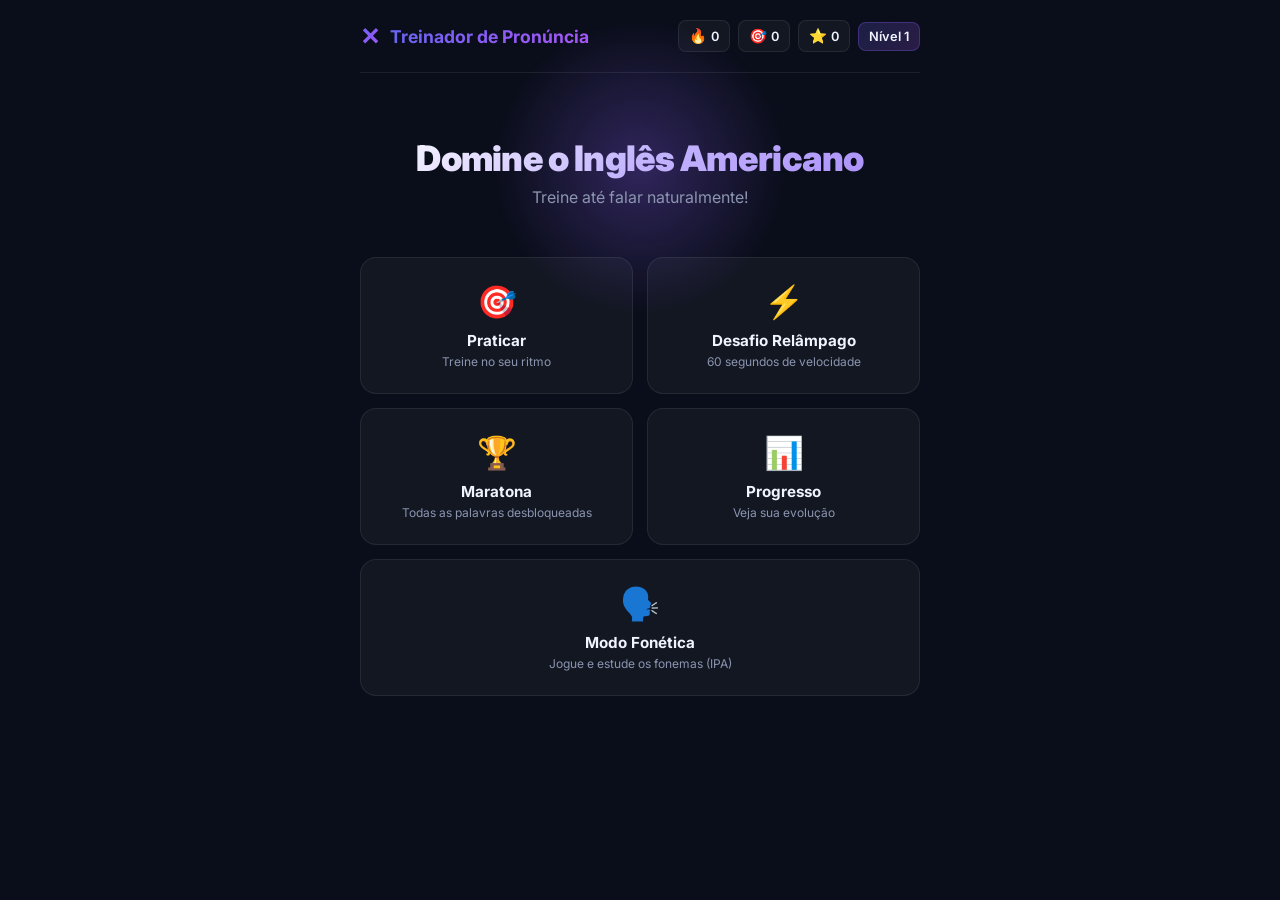
==== index.html @ c8cf8026 "Add files via upload avaliação melhorada" ====
<!DOCTYPE html>
<html lang="pt-BR">
<head>
    <meta charset="UTF-8">
    <meta name="viewport" content="width=device-width, initial-scale=1.0">
    <meta name="description" content="Jogo interativo para aprender e dominar a tabuada com prática espaçada e gamificação">
    <title>Treinador de Pronúncia - Aprenda Inglês</title>
    <link href="https://fonts.googleapis.com/css2?family=Inter:wght@400;500;600;700;800;900&family=JetBrains+Mono:wght@500;700&display=swap" rel="stylesheet">
    <link rel="stylesheet" href="style.css?v=11">
</head>
<body>
    <!-- Particles Background -->
    <div class="particles" id="particles"></div>

    <!-- Main App -->
    <div class="app">
        <!-- Header -->
        <header class="header">
            <div class="logo">
                <span class="logo-icon">✕</span>
                <h1>Treinador de Pronúncia</h1>
            </div>
            <div class="header-stats">
                <div class="stat-badge" id="dailyStreakBadge" title="Ofensiva Diária">
                    <span class="stat-icon">🔥</span>
                    <span class="stat-value" id="dailyStreakValue">0</span>
                </div>
                <div class="stat-badge" id="streakBadge" title="Sequência atual">
                    <span class="stat-icon">🎯</span>
                    <span class="stat-value" id="currentStreak">0</span>
                </div>
                <div class="stat-badge" id="xpBadge" title="Pontos de experiência">
                    <span class="stat-icon">⭐</span>
                    <span class="stat-value" id="totalXP">0</span>
                </div>
                <div class="stat-badge level-badge" id="levelBadge" title="Seu nível">
                    <span class="stat-value">Nível <span id="playerLevel">1</span></span>
                </div>
            </div>
        </header>

        <!-- Screen: Menu Principal -->
        <section class="screen active" id="menuScreen">
            <div class="menu-hero">
                <div class="hero-glow"></div>
                <h2 class="hero-title">Domine o Inglês Americano</h2>
                <p class="hero-subtitle">Treine até falar naturalmente!</p>
            </div>

            <div class="menu-grid">
                <button class="menu-card" id="btnPraticar" onclick="startMode('practice')">
                    <div class="card-icon">🎯</div>
                    <h3>Praticar</h3>
                    <p>Treine no seu ritmo</p>
                </button>
                <button class="menu-card" id="btnDesafio" onclick="startMode('challenge')">
                    <div class="card-icon">⚡</div>
                    <h3>Desafio Relâmpago</h3>
                    <p>60 segundos de velocidade</p>
                </button>
                <button class="menu-card" id="btnMaratona" onclick="startMode('marathon')">
                    <div class="card-icon">🏆</div>
                    <h3>Maratona</h3>
                    <p>Todas as palavras desbloqueadas</p>
                </button>
                <button class="menu-card" id="btnProgresso" onclick="showScreen('progressScreen')">
                    <div class="card-icon">📊</div>
                    <h3>Progresso</h3>
                    <p>Veja sua evolução</p>
                </button>
                <button class="menu-card menu-card-full" id="btnPhonetics" onclick="startMode('phonetics')">
                    <div class="card-icon">🗣️</div>
                    <h3>Modo Fonética</h3>
                    <p>Jogue e estude os fonemas (IPA)</p>
                </button>
            </div>
        </section>

        <!-- Screen: Seleção de Tabuada -->
        <section class="screen" id="selectScreen">
            <button class="back-btn" onclick="showScreen('menuScreen')">← Voltar</button>
            <h2 class="screen-title">Fases Desbloqueadas</h2>
            <p class="screen-subtitle">Treine as palavras das suas fases abertas</p>
            
            <div class="table-selector" id="tableSelector">
                <!-- Generated by JS -->
            </div>

            <div class="select-actions">
                <button class="btn-secondary" onclick="selectAllTables()">Selecionar Todas</button>
                <button class="btn-secondary" onclick="clearAllTables()">Limpar</button>
            </div>

            <button class="btn-primary btn-start" id="btnStart" onclick="startGame()">
                <span>Começar!</span>
                <span class="btn-arrow">→</span>
            </button>
        </section>

        <!-- Screen: Jogo -->
        <section class="screen" id="gameScreen">
            <!-- Timer bar (challenge mode) -->
            <div class="timer-bar" id="timerBar">
                <div class="timer-fill" id="timerFill"></div>
            </div>

            <!-- Game info -->
            <div class="game-header">
                <div class="game-info">
                    <span class="game-mode-label" id="gameModeLabel">Praticar</span>
                    <span class="game-counter" id="gameCounter">1 / 10</span>
                </div>
                <div class="game-score">
                    <span class="score-label">Acertos</span>
                    <span class="score-value" id="scoreValue">0</span>
                </div>
            </div>

            <!-- Streak indicator -->
            <div class="streak-indicator" id="streakIndicator">
                <span class="streak-fire">🔥</span>
                <span class="streak-count" id="streakCount">0</span>
            </div>

            <!-- Question Card -->
            <div class="question-card" id="questionCard">
                <div class="question-content word-content">
                    <span class="question-word" id="questionWord" onclick="playWordSound()" title="Toque para ouvir">Hello</span>
                    <span class="question-phonetic" id="questionPhonetic"></span>
                    <span class="question-translation" id="questionTranslation">Olá</span>
                </div>
            </div>

            <!-- Answer Input (Microphone) -->
            <div class="answer-section mic-section">
                <button class="mic-btn" id="btnMic" onclick="startPronunciationChallenge()">
                    <span class="mic-icon">🎤</span>
                    <span class="mic-text">Pressione e Fale</span>
                </button>
                <div class="listening-indicator" id="listeningIndicator" style="display: none;">
                    Ouvindo...
                </div>
            </div>

            <!-- Feedback -->
            <div class="feedback" id="feedback">
                <div class="feedback-content">
                    <span class="feedback-icon" id="feedbackIcon">✓</span>
                    <span class="feedback-text" id="feedbackText">Correto!</span>
                </div>
            </div>

            <!-- Quit button -->
            <button class="quit-btn" onclick="quitGame()">✕ Sair</button>
        </section>

        <!-- Screen: Resultado -->
        <section class="screen" id="resultScreen">
            <div class="result-container">
                <div class="result-emoji" id="resultEmoji">🎉</div>
                <h2 class="result-title" id="resultTitle">Parabéns!</h2>
                <p class="result-subtitle" id="resultSubtitle">Você está melhorando!</p>

                <div class="result-stats">
                    <div class="result-stat">
                        <span class="result-stat-value" id="resultCorrect">0</span>
                        <span class="result-stat-label">Acertos</span>
                    </div>
                    <div class="result-stat">
                        <span class="result-stat-value" id="resultWrong">0</span>
                        <span class="result-stat-label">Erros</span>
                    </div>
                    <div class="result-stat">
                        <span class="result-stat-value" id="resultAccuracy">0%</span>
                        <span class="result-stat-label">Precisão</span>
                    </div>
                    <div class="result-stat">
                        <span class="result-stat-value" id="resultAvgTime">0s</span>
                        <span class="result-stat-label">Tempo Médio</span>
                    </div>
                </div>

                <!-- XP Earned -->
                <div class="xp-earned" id="xpEarned">
                    <span class="xp-plus">+</span>
                    <span class="xp-amount" id="xpAmount">0</span>
                    <span class="xp-label">XP</span>
                </div>

                <!-- Mistakes review -->
                <div class="mistakes-section" id="mistakesSection">
                    <h3>Revise os erros:</h3>
                    <div class="mistakes-list" id="mistakesList"></div>
                </div>

                <div class="result-actions">
                    <button class="btn-primary" onclick="restartGame()">Jogar Novamente</button>
                    <button class="btn-secondary" onclick="showScreen('menuScreen')">Menu Principal</button>
                </div>
            </div>
        </section>

        <!-- Screen: Progresso -->
        <section class="screen" id="progressScreen">
            <button class="back-btn" onclick="showScreen('menuScreen')">← Voltar</button>
            <h2 class="screen-title">Seu Progresso</h2>
            <p class="screen-subtitle">Verde = dominado, Amarelo = praticando, Vermelho = precisa treinar</p>

            <div class="progress-grid-container">
                <div class="progress-grid" id="progressGrid">
                    <!-- Generated by JS -->
                </div>
            </div>

            <div class="progress-summary">
                <div class="progress-summary-item">
                    <span class="summary-dot mastered"></span>
                    <span>Dominado (<span id="masteredCount">0</span>)</span>
                </div>
                <div class="progress-summary-item">
                    <span class="summary-dot learning"></span>
                    <span>Praticando (<span id="learningCount">0</span>)</span>
                </div>
                <div class="progress-summary-item">
                    <span class="summary-dot weak"></span>
                    <span>Treinar (<span id="weakCount">0</span>)</span>
                </div>
            </div>

            <button class="btn-danger" onclick="resetProgress()">Resetar Progresso</button>
        </section>

        <!-- Screen: Apêndice Fonético -->
        <section class="screen" id="appendixScreen">
            <button class="back-btn" onclick="showScreen('menuScreen')">← Voltar</button>
            <h2 class="screen-title">Apêndice Fonético</h2>
            <p class="screen-subtitle">Toque nos fonemas para ouvir a pronúncia detalhada</p>

            <div class="phoneme-container" id="phonemeContainer">
                <!-- Generated by JS -->
            </div>
        </section>
    </div>

    <script src="words.js?v=11"></script>
    <script src="game.js?v=11"></script>
</body>
</html>
---- style.css ----
/* ===== RESET & BASE ===== */
*, *::before, *::after {
    margin: 0;
    padding: 0;
    box-sizing: border-box;
    -webkit-user-select: none;
    -moz-user-select: none;
    -ms-user-select: none;
    user-select: none;
    -webkit-tap-highlight-color: transparent;
}

:root {
    --bg-primary: #0a0e1a;
    --bg-secondary: #111827;
    --bg-card: rgba(17, 24, 39, 0.7);
    --bg-glass: rgba(255, 255, 255, 0.04);
    --border-glass: rgba(255, 255, 255, 0.08);
    --text-primary: #f0f4ff;
    --text-secondary: #8b95b0;
    --text-muted: #4b5670;
    --accent-gradient: linear-gradient(135deg, #6366f1, #8b5cf6, #a855f7);
    --accent-solid: #8b5cf6;
    --accent-glow: rgba(139, 92, 246, 0.3);
    --success: #22c55e;
    --success-glow: rgba(34, 197, 94, 0.25);
    --danger: #ef4444;
    --danger-glow: rgba(239, 68, 68, 0.25);
    --warning: #f59e0b;
    --warning-glow: rgba(245, 158, 11, 0.25);
    --radius-sm: 8px;
    --radius-md: 12px;
    --radius-lg: 16px;
    --radius-xl: 24px;
    --shadow-sm: 0 2px 8px rgba(0, 0, 0, 0.2);
    --shadow-md: 0 4px 20px rgba(0, 0, 0, 0.3);
    --shadow-lg: 0 8px 40px rgba(0, 0, 0, 0.4);
    --shadow-glow: 0 0 40px var(--accent-glow);
    --transition: 0.3s cubic-bezier(0.4, 0, 0.2, 1);
    --font: 'Inter', -apple-system, BlinkMacSystemFont, sans-serif;
    --font-mono: 'JetBrains Mono', monospace;
}

html {
    font-size: 16px;
    -webkit-font-smoothing: antialiased;
}

body {
    font-family: var(--font);
    background: var(--bg-primary);
    color: var(--text-primary);
    min-height: 100vh;
    overflow-x: hidden;
    position: relative;
}

/* ===== PARTICLES ===== */
.particles {
    position: fixed;
    inset: 0;
    pointer-events: none;
    z-index: 0;
    overflow: hidden;
}

.particle {
    position: absolute;
    border-radius: 50%;
    opacity: 0;
    animation: particleFloat linear infinite;
}

@keyframes particleFloat {
    0% {
        opacity: 0;
        transform: translateY(100vh) scale(0);
    }
    10% {
        opacity: 0.6;
    }
    90% {
        opacity: 0.2;
    }
    100% {
        opacity: 0;
        transform: translateY(-20vh) scale(1);
    }
}

/* ===== APP CONTAINER ===== */
.app {
    position: relative;
    z-index: 1;
    max-width: 600px;
    margin: 0 auto;
    padding: 0 20px 40px;
    min-height: 100vh;
}

/* ===== HEADER ===== */
.header {
    display: flex;
    align-items: center;
    justify-content: space-between;
    padding: 20px 0;
    border-bottom: 1px solid var(--border-glass);
    margin-bottom: 24px;
}

.logo {
    display: flex;
    align-items: center;
    gap: 10px;
}

.logo-icon {
    font-size: 1.5rem;
    font-weight: 900;
    background: var(--accent-gradient);
    -webkit-background-clip: text;
    -webkit-text-fill-color: transparent;
    background-clip: text;
}

.logo h1 {
    font-size: 1.1rem;
    font-weight: 700;
    background: var(--accent-gradient);
    -webkit-background-clip: text;
    -webkit-text-fill-color: transparent;
    background-clip: text;
}

.header-stats {
    display: flex;
    gap: 8px;
    align-items: center;
}

.stat-badge {
    display: flex;
    align-items: center;
    gap: 4px;
    background: var(--bg-glass);
    border: 1px solid var(--border-glass);
    padding: 6px 10px;
    border-radius: var(--radius-sm);
    font-size: 0.8rem;
    font-weight: 600;
    cursor: default;
}

.stat-icon {
    font-size: 0.9rem;
}

.level-badge {
    background: linear-gradient(135deg, rgba(99, 102, 241, 0.2), rgba(168, 85, 247, 0.2));
    border-color: rgba(139, 92, 246, 0.3);
}

/* ===== SCREENS ===== */
.screen {
    display: none;
    animation: fadeInUp 0.4s ease-out;
}

.screen.active {
    display: block;
}

@keyframes fadeInUp {
    from {
        opacity: 0;
        transform: translateY(20px);
    }
    to {
        opacity: 1;
        transform: translateY(0);
    }
}

/* ===== MENU SCREEN ===== */
.menu-hero {
    text-align: center;
    padding: 40px 0 30px;
    position: relative;
}

.hero-glow {
    position: absolute;
    top: 50%;
    left: 50%;
    transform: translate(-50%, -50%);
    width: 300px;
    height: 300px;
    background: radial-gradient(circle, var(--accent-glow), transparent 70%);
    border-radius: 50%;
    pointer-events: none;
}

.hero-title {
    font-size: 2.2rem;
    font-weight: 900;
    position: relative;
    background: linear-gradient(135deg, #fff 0%, #c4b5fd 50%, #a78bfa 100%);
    -webkit-background-clip: text;
    -webkit-text-fill-color: transparent;
    background-clip: text;
    letter-spacing: -0.02em;
}

.hero-subtitle {
    font-size: 1rem;
    color: var(--text-secondary);
    margin-top: 8px;
    position: relative;
}

.menu-grid {
    display: grid;
    grid-template-columns: 1fr 1fr;
    gap: 14px;
    margin-top: 20px;
}

.menu-card {
    background: var(--bg-glass);
    border: 1px solid var(--border-glass);
    border-radius: var(--radius-lg);
    padding: 24px 16px;
    text-align: center;
    cursor: pointer;
    transition: var(--transition);
    position: relative;
    overflow: hidden;
    color: var(--text-primary);
    font-family: var(--font);
}

.menu-card-full {
    grid-column: 1 / -1;
}

.menu-card::before {
    content: '';
    position: absolute;
    inset: 0;
    background: var(--accent-gradient);
    opacity: 0;
    transition: opacity 0.3s;
}

.menu-card:hover {
    border-color: rgba(139, 92, 246, 0.4);
    transform: translateY(-4px);
    box-shadow: var(--shadow-glow);
}

.menu-card:hover::before {
    opacity: 0.08;
}

.menu-card:active {
    transform: translateY(-2px);
}

.card-icon {
    font-size: 2rem;
    margin-bottom: 10px;
    position: relative;
}

.menu-card h3 {
    font-size: 0.95rem;
    font-weight: 700;
    margin-bottom: 4px;
    position: relative;
}

.menu-card p {
    font-size: 0.75rem;
    color: var(--text-secondary);
    position: relative;
}

/* ===== BACK BUTTON ===== */
.back-btn {
    background: none;
    border: none;
    color: var(--text-secondary);
    font-size: 0.9rem;
    font-family: var(--font);
    cursor: pointer;
    padding: 8px 0;
    transition: color 0.2s;
    margin-bottom: 16px;
}

.back-btn:hover {
    color: var(--text-primary);
}

/* ===== SCREEN TITLES ===== */
.screen-title {
    font-size: 1.5rem;
    font-weight: 800;
    text-align: center;
    margin-bottom: 6px;
}

.screen-subtitle {
    text-align: center;
    color: var(--text-secondary);
    font-size: 0.85rem;
    margin-bottom: 24px;
}

/* ===== TABLE SELECTOR ===== */
.table-selector {
    display: grid;
    grid-template-columns: repeat(4, 1fr);
    gap: 10px;
    margin-bottom: 20px;
}

.table-btn {
    position: relative;
    background: var(--bg-glass);
    border: 2px solid var(--border-glass);
    border-radius: var(--radius-md);
    padding: 16px 8px;
    text-align: center;
    cursor: pointer;
    transition: var(--transition);
    color: var(--text-secondary);
    font-family: var(--font);
    font-size: 1.2rem;
    font-weight: 700;
}

.table-btn:hover {
    border-color: rgba(139, 92, 246, 0.4);
    color: var(--text-primary);
}

.table-btn.selected {
    background: linear-gradient(135deg, rgba(99, 102, 241, 0.2), rgba(168, 85, 247, 0.2));
    border-color: var(--accent-solid);
    color: var(--text-primary);
    box-shadow: 0 0 20px var(--accent-glow);
}

.table-btn .mastery-dot {
    position: absolute;
    top: 6px;
    right: 6px;
    width: 8px;
    height: 8px;
    border-radius: 50%;
    background: var(--text-muted);
}

.table-btn .mastery-dot.mastered {
    background: var(--success);
    box-shadow: 0 0 6px var(--success-glow);
}

.table-btn .mastery-dot.learning {
    background: var(--warning);
    box-shadow: 0 0 6px var(--warning-glow);
}

.table-btn .mastery-dot.weak {
    background: var(--danger);
    box-shadow: 0 0 6px var(--danger-glow);
}

.select-actions {
    display: flex;
    gap: 10px;
    justify-content: center;
    margin-bottom: 24px;
}

/* ===== BUTTONS ===== */
.btn-primary {
    display: flex;
    align-items: center;
    justify-content: center;
    gap: 8px;
    width: 100%;
    padding: 16px 24px;
    background: var(--accent-gradient);
    border: none;
    border-radius: var(--radius-md);
    color: white;
    font-family: var(--font);
    font-size: 1rem;
    font-weight: 700;
    cursor: pointer;
    transition: var(--transition);
    box-shadow: 0 4px 20px var(--accent-glow);
}

.btn-primary:hover {
    transform: translateY(-2px);
    box-shadow: 0 6px 30px var(--accent-glow);
}

.btn-primary:active {
    transform: translateY(0);
}

.btn-primary:disabled {
    opacity: 0.4;
    cursor: not-allowed;
    transform: none;
}

.btn-secondary {
    padding: 10px 20px;
    background: var(--bg-glass);
    border: 1px solid var(--border-glass);
    border-radius: var(--radius-sm);
    color: var(--text-secondary);
    font-family: var(--font);
    font-size: 0.8rem;
    font-weight: 500;
    cursor: pointer;
    transition: var(--transition);
}

.btn-secondary:hover {
    background: rgba(255, 255, 255, 0.08);
    color: var(--text-primary);
}

.btn-danger {
    padding: 10px 20px;
    background: rgba(239, 68, 68, 0.1);
    border: 1px solid rgba(239, 68, 68, 0.2);
    border-radius: var(--radius-sm);
    color: var(--danger);
    font-family: var(--font);
    font-size: 0.8rem;
    font-weight: 500;
    cursor: pointer;
    transition: var(--transition);
    margin-top: 20px;
}

.btn-danger:hover {
    background: rgba(239, 68, 68, 0.2);
}

.btn-start {
    margin-top: 10px;
}

.btn-arrow {
    font-size: 1.2rem;
    transition: transform 0.2s;
}

.btn-primary:hover .btn-arrow {
    transform: translateX(4px);
}

/* ===== GAME SCREEN ===== */
.timer-bar {
    position: fixed;
    top: 0;
    left: 0;
    right: 0;
    height: 4px;
    background: rgba(255, 255, 255, 0.05);
    z-index: 100;
    display: none;
}

.timer-bar.active {
    display: block;
}

.timer-fill {
    height: 100%;
    background: var(--accent-gradient);
    width: 100%;
    transition: width 0.1s linear;
    border-radius: 0 2px 2px 0;
}

.timer-fill.warning {
    background: linear-gradient(90deg, var(--danger), var(--warning));
}

.game-header {
    display: flex;
    justify-content: space-between;
    align-items: center;
    margin-bottom: 16px;
}

.game-info {
    display: flex;
    flex-direction: column;
    gap: 2px;
}

.game-mode-label {
    font-size: 0.75rem;
    color: var(--text-muted);
    text-transform: uppercase;
    font-weight: 600;
    letter-spacing: 0.05em;
}

.game-counter {
    font-size: 0.9rem;
    color: var(--text-secondary);
    font-weight: 500;
}

.game-score {
    display: flex;
    flex-direction: column;
    align-items: flex-end;
    gap: 2px;
}

.score-label {
    font-size: 0.7rem;
    color: var(--text-muted);
    text-transform: uppercase;
    letter-spacing: 0.05em;
}

.score-value {
    font-size: 1.4rem;
    font-weight: 800;
    font-family: var(--font-mono);
    background: var(--accent-gradient);
    -webkit-background-clip: text;
    -webkit-text-fill-color: transparent;
    background-clip: text;
}

/* Streak Indicator */
.streak-indicator {
    display: flex;
    align-items: center;
    justify-content: center;
    gap: 6px;
    margin-bottom: 16px;
    opacity: 0;
    transform: scale(0.8);
    transition: var(--transition);
}

.streak-indicator.visible {
    opacity: 1;
    transform: scale(1);
}

.streak-fire {
    font-size: 1.2rem;
    animation: fireFlicker 0.5s ease-in-out infinite alternate;
}

@keyframes fireFlicker {
    from { transform: scale(1) rotate(-5deg); }
    to { transform: scale(1.1) rotate(5deg); }
}

.streak-count {
    font-size: 1rem;
    font-weight: 800;
    color: var(--warning);
    font-family: var(--font-mono);
}

/* Question Card */
.question-card {
    background: var(--bg-glass);
    border: 1px solid var(--border-glass);
    border-radius: var(--radius-xl);
    padding: 40px 24px;
    margin-bottom: 24px;
    transition: var(--transition);
    position: relative;
    overflow: hidden;
}

.question-card::before {
    content: '';
    position: absolute;
    inset: 0;
    background: var(--accent-gradient);
    opacity: 0.03;
}

.question-card.correct {
    border-color: var(--success);
    box-shadow: 0 0 30px var(--success-glow);
}

.question-card.wrong {
    border-color: var(--danger);
    box-shadow: 0 0 30px var(--danger-glow);
    animation: shake 0.5s ease-in-out;
}

.question-card.partial {
    border-color: var(--warning);
    box-shadow: 0 0 30px var(--warning-glow);
}

@keyframes shake {
    0%, 100% { transform: translateX(0); }
    20% { transform: translateX(-10px); }
    40% { transform: translateX(10px); }
    60% { transform: translateX(-6px); }
    80% { transform: translateX(6px); }
}

.question-content {
    display: flex;
    align-items: center;
    justify-content: center;
    gap: 12px;
    position: relative;
}

/* Word Content */
.word-content {
    flex-direction: column;
    gap: 8px;
}

.question-word {
    font-size: 3rem;
    font-weight: 800;
    color: var(--text-primary);
    cursor: pointer;
    transition: var(--transition);
    
    /* Previne a seleção acidental de texto no celular ao clicar */
    -webkit-user-select: none;
    -moz-user-select: none;
    -ms-user-select: none;
    user-select: none;
    -webkit-tap-highlight-color: transparent;
}

.question-word:hover {
    color: var(--accent-color);
    text-shadow: 0 0 15px var(--accent-glow);
}

.question-word:active {
    transform: scale(0.95);
}

.question-phonetic {
    font-family: var(--font-mono);
    color: var(--accent-solid);
    font-size: 1.5rem;
    margin-bottom: 4px;
}

.question-translation {
    font-size: 1.2rem;
    color: var(--text-secondary);
}

/* Mic Section */
.mic-section {
    display: flex;
    flex-direction: column;
    align-items: center;
    justify-content: center;
    gap: 16px;
    margin-bottom: 20px;
}

.mic-btn {
    display: flex;
    flex-direction: column;
    align-items: center;
    justify-content: center;
    gap: 10px;
    width: 140px;
    height: 140px;
    border-radius: 50%;
    background: var(--bg-secondary);
    border: 3px solid var(--border-glass);
    color: var(--text-primary);
    cursor: pointer;
    transition: all 0.3s cubic-bezier(0.4, 0, 0.2, 1);
    box-shadow: var(--shadow-md);
}

.mic-btn:hover {
    border-color: var(--accent-solid);
    transform: scale(1.05);
    box-shadow: 0 0 30px var(--accent-glow);
}

.mic-btn.listening {
    border-color: var(--danger);
    background: rgba(239, 68, 68, 0.1);
    box-shadow: 0 0 40px var(--danger-glow);
    animation: micPulse 1.5s infinite;
}

@keyframes micPulse {
    0% { transform: scale(1); box-shadow: 0 0 0 0 rgba(239, 68, 68, 0.4); }
    70% { transform: scale(1.05); box-shadow: 0 0 0 20px rgba(239, 68, 68, 0); }
    100% { transform: scale(1); box-shadow: 0 0 0 0 rgba(239, 68, 68, 0); }
}

.mic-icon {
    font-size: 3rem;
}

.mic-text {
    font-size: 0.9rem;
    font-weight: 600;
    color: var(--text-muted);
}

.mic-btn.listening .mic-text {
    color: var(--danger);
}

.listening-indicator {
    font-size: 1.1rem;
    color: var(--danger);
    font-weight: 600;
    animation: pulseText 1s infinite alternate;
}

@keyframes pulseText {
    from { opacity: 0.6; }
    to { opacity: 1; }
}

/* Feedback */
.feedback {
    text-align: center;
    min-height: 48px;
    display: flex;
    align-items: center;
    justify-content: center;
    margin-bottom: 20px;
    opacity: 0;
    transition: opacity 0.2s;
}

.feedback.visible {
    opacity: 1;
}

.feedback-content {
    display: flex;
    align-items: center;
    gap: 8px;
    padding: 10px 20px;
    border-radius: var(--radius-sm);
    font-weight: 600;
    font-size: 0.95rem;
}

.feedback.correct .feedback-content {
    background: rgba(34, 197, 94, 0.1);
    color: var(--success);
}

.feedback.wrong .feedback-content {
    background: rgba(239, 68, 68, 0.1);
    color: var(--danger);
}

.feedback.partial .feedback-content {
    background: rgba(245, 158, 11, 0.1);
    color: var(--warning);
}

.feedback-icon {
    font-size: 1.2rem;
}

/* Quit button */
.quit-btn {
    display: block;
    margin: 0 auto;
    background: none;
    border: none;
    color: var(--text-muted);
    font-family: var(--font);
    font-size: 0.8rem;
    cursor: pointer;
    padding: 8px 16px;
    transition: color 0.2s;
}

.quit-btn:hover {
    color: var(--danger);
}

/* ===== RESULT SCREEN ===== */
.result-container {
    text-align: center;
    padding-top: 20px;
}

.result-emoji {
    font-size: 4rem;
    margin-bottom: 12px;
    animation: bounceIn 0.6s ease-out;
}

@keyframes bounceIn {
    0% { transform: scale(0); }
    50% { transform: scale(1.2); }
    100% { transform: scale(1); }
}

.result-title {
    font-size: 1.8rem;
    font-weight: 900;
    margin-bottom: 6px;
}

.result-subtitle {
    font-size: 0.9rem;
    color: var(--text-secondary);
    margin-bottom: 30px;
}

.result-stats {
    display: grid;
    grid-template-columns: repeat(4, 1fr);
    gap: 10px;
    margin-bottom: 24px;
}

.result-stat {
    background: var(--bg-glass);
    border: 1px solid var(--border-glass);
    border-radius: var(--radius-md);
    padding: 16px 8px;
    display: flex;
    flex-direction: column;
    gap: 4px;
}

.result-stat-value {
    font-size: 1.4rem;
    font-weight: 800;
    font-family: var(--font-mono);
    color: var(--text-primary);
}

.result-stat-label {
    font-size: 0.65rem;
    color: var(--text-muted);
    text-transform: uppercase;
    letter-spacing: 0.05em;
}

.xp-earned {
    display: inline-flex;
    align-items: center;
    gap: 6px;
    background: linear-gradient(135deg, rgba(245, 158, 11, 0.15), rgba(234, 179, 8, 0.15));
    border: 1px solid rgba(245, 158, 11, 0.3);
    border-radius: var(--radius-xl);
    padding: 10px 24px;
    margin-bottom: 24px;
    animation: xpPop 0.4s ease-out 0.3s both;
}

@keyframes xpPop {
    from {
        transform: scale(0.5);
        opacity: 0;
    }
    to {
        transform: scale(1);
        opacity: 1;
    }
}

.xp-plus {
    font-size: 1rem;
    color: var(--warning);
    font-weight: 800;
}

.xp-amount {
    font-size: 1.4rem;
    font-weight: 900;
    font-family: var(--font-mono);
    color: var(--warning);
}

.xp-label {
    font-size: 0.8rem;
    font-weight: 700;
    color: var(--warning);
    text-transform: uppercase;
}

/* Mistakes */
.mistakes-section {
    text-align: left;
    margin-bottom: 24px;
}

.mistakes-section h3 {
    font-size: 0.85rem;
    font-weight: 600;
    color: var(--text-secondary);
    margin-bottom: 10px;
}

.mistakes-list {
    display: flex;
    flex-direction: column;
    gap: 6px;
}

.mistake-item {
    display: flex;
    align-items: center;
    justify-content: space-between;
    background: rgba(239, 68, 68, 0.06);
    border: 1px solid rgba(239, 68, 68, 0.12);
    border-radius: var(--radius-sm);
    padding: 10px 14px;
    font-family: var(--font-mono);
    font-size: 0.85rem;
}

.mistake-question {
    color: var(--text-primary);
    font-weight: 600;
}

.mistake-your-answer {
    color: var(--danger);
    text-decoration: line-through;
    font-weight: 500;
}

.mistake-correct {
    color: var(--success);
    font-weight: 700;
}

.result-actions {
    display: flex;
    flex-direction: column;
    gap: 10px;
}

/* ===== PROGRESS SCREEN ===== */
.progress-grid-container {
    overflow-x: auto;
    margin-bottom: 20px;
    padding-bottom: 10px;
}

.progress-grid {
    display: grid;
    gap: 3px;
    min-width: 400px;
}

.progress-cell {
    aspect-ratio: 1;
    display: flex;
    align-items: center;
    justify-content: center;
    border-radius: 4px;
    font-size: 0.6rem;
    font-weight: 700;
    font-family: var(--font-mono);
    cursor: default;
    transition: var(--transition);
    position: relative;
}

.progress-cell:hover {
    transform: scale(1.3);
    z-index: 5;
}

.progress-cell.header {
    background: transparent;
    color: var(--text-muted);
    font-size: 0.7rem;
    font-weight: 800;
}

.progress-cell.header:hover {
    transform: none;
}

.progress-cell.mastered {
    background: rgba(34, 197, 94, 0.2);
    border: 1px solid rgba(34, 197, 94, 0.3);
    color: var(--success);
}

.progress-cell.learning {
    background: rgba(245, 158, 11, 0.15);
    border: 1px solid rgba(245, 158, 11, 0.25);
    color: var(--warning);
}

.progress-cell.weak {
    background: rgba(239, 68, 68, 0.12);
    border: 1px solid rgba(239, 68, 68, 0.2);
    color: var(--danger);
}

.progress-cell.unknown {
    background: var(--bg-glass);
    border: 1px solid var(--border-glass);
    color: var(--text-muted);
}

.progress-summary {
    display: flex;
    gap: 20px;
    justify-content: center;
    flex-wrap: wrap;
    margin-bottom: 10px;
}

.progress-summary-item {
    display: flex;
    align-items: center;
    gap: 6px;
    font-size: 0.8rem;
    color: var(--text-secondary);
}

.summary-dot {
    width: 10px;
    height: 10px;
    border-radius: 50%;
}

.summary-dot.mastered {
    background: var(--success);
}

.summary-dot.learning {
    background: var(--warning);
}

.summary-dot.weak {
    background: var(--danger);
}

/* ===== ANIMATIONS ===== */
.confetti {
    position: fixed;
    width: 10px;
    height: 10px;
    pointer-events: none;
    z-index: 200;
    animation: confettiFall linear forwards;
}

@keyframes confettiFall {
    0% {
        opacity: 1;
        transform: translateY(0) rotate(0deg);
    }
    100% {
        opacity: 0;
        transform: translateY(100vh) rotate(720deg);
    }
}

/* XP popup */
.xp-popup {
    position: fixed;
    font-family: var(--font-mono);
    font-weight: 800;
    font-size: 1.2rem;
    color: var(--warning);
    pointer-events: none;
    z-index: 200;
    animation: xpFloat 1s ease-out forwards;
    text-shadow: 0 0 10px var(--warning-glow);
}

@keyframes xpFloat {
    0% {
        opacity: 1;
        transform: translateY(0) scale(1);
    }
    100% {
        opacity: 0;
        transform: translateY(-60px) scale(1.3);
    }
}

.xp-popup.critical {
    color: #fbbf24;
    font-size: 2rem;
    font-weight: 900;
    text-shadow: 0 0 15px rgba(251, 191, 36, 0.8);
    animation: critFloat 1.2s ease-out forwards;
    z-index: 1000;
}

@keyframes critFloat {
    0% { transform: scale(0.5); opacity: 0; }
    20% { transform: scale(1.2); opacity: 1; }
    100% { transform: scale(1) translateY(-50px); opacity: 0; }
}

/* Time modifier popup */
.time-popup {
    position: absolute;
    transform: translateX(-50%);
    font-weight: bold;
    font-size: 1.2rem;
    pointer-events: none;
    z-index: 1000;
    animation: floatUpFade 1s ease-out forwards;
}

.time-popup.positive {
    color: var(--success);
    text-shadow: 0 0 10px var(--success-glow);
}

.time-popup.negative {
    color: var(--danger);
    text-shadow: 0 0 10px var(--danger-glow);
}

@keyframes floatUpFade {
    0% { opacity: 1; transform: translate(-50%, 0); }
    100% { opacity: 0; transform: translate(-50%, -30px); }
}

/* Level up animation */
.level-up-overlay {
    position: fixed;
    inset: 0;
    background: rgba(0, 0, 0, 0.7);
    display: flex;
    align-items: center;
    justify-content: center;
    z-index: 300;
    animation: fadeIn 0.3s ease-out;
}

@keyframes fadeIn {
    from { opacity: 0; }
    to { opacity: 1; }
}

.level-up-content {
    text-align: center;
    animation: levelUpPop 0.5s ease-out;
}

@keyframes levelUpPop {
    0% { transform: scale(0.3); opacity: 0; }
    60% { transform: scale(1.1); }
    100% { transform: scale(1); opacity: 1; }
}

.level-up-emoji {
    font-size: 5rem;
    display: block;
    margin-bottom: 16px;
}

.level-up-text {
    font-size: 2rem;
    font-weight: 900;
    background: var(--accent-gradient);
    -webkit-background-clip: text;
    -webkit-text-fill-color: transparent;
    background-clip: text;
}

.level-up-number {
    font-size: 3rem;
    font-weight: 900;
    font-family: var(--font-mono);
    color: var(--warning);
    display: block;
    margin-top: 8px;
}

/* ===== RESPONSIVE ===== */
@media (max-width: 480px) {
    .hero-title {
        font-size: 1.7rem;
    }

    .question-num {
        font-size: 2.4rem;
    }

    .question-op, .question-eq {
        font-size: 1.6rem;
    }

    .question-mark {
        font-size: 2.4rem;
    }

    .menu-grid {
        gap: 10px;
    }

    .menu-card {
        padding: 18px 12px;
    }

    .result-stats {
        grid-template-columns: repeat(2, 1fr);
    }

    .header {
        flex-direction: column;
        gap: 12px;
    }

    .table-selector {
        grid-template-columns: repeat(3, 1fr);
    }
}

/* ===== APÊNDICE FONÉTICO ===== */
.phoneme-container {
    display: flex;
    flex-direction: column;
    gap: 24px;
    margin-top: 20px;
}

.phoneme-category {
    background: var(--bg-card);
    border: 1px solid var(--border-glass);
    border-radius: var(--radius-lg);
    padding: 16px;
}

.phoneme-category h3 {
    margin-bottom: 12px;
    font-size: 1.1rem;
    color: var(--accent-solid);
    border-bottom: 1px solid var(--border-glass);
    padding-bottom: 8px;
}

.phoneme-grid {
    display: grid;
    grid-template-columns: repeat(auto-fill, minmax(120px, 1fr));
    gap: 12px;
}

.phoneme-card {
    background: var(--bg-glass);
    border: 1px solid var(--border-glass);
    border-radius: var(--radius-md);
    padding: 12px;
    text-align: center;
    cursor: pointer;
    transition: var(--transition);
    display: flex;
    flex-direction: column;
    gap: 8px;
}

.phoneme-card:hover {
    border-color: var(--accent-solid);
    transform: translateY(-4px);
    box-shadow: var(--shadow-glow);
}

.phoneme-symbol {
    font-size: 2rem;
    font-weight: 700;
    color: var(--text-primary);
}

.phoneme-example {
    font-size: 0.85rem;
    color: var(--text-secondary);
}
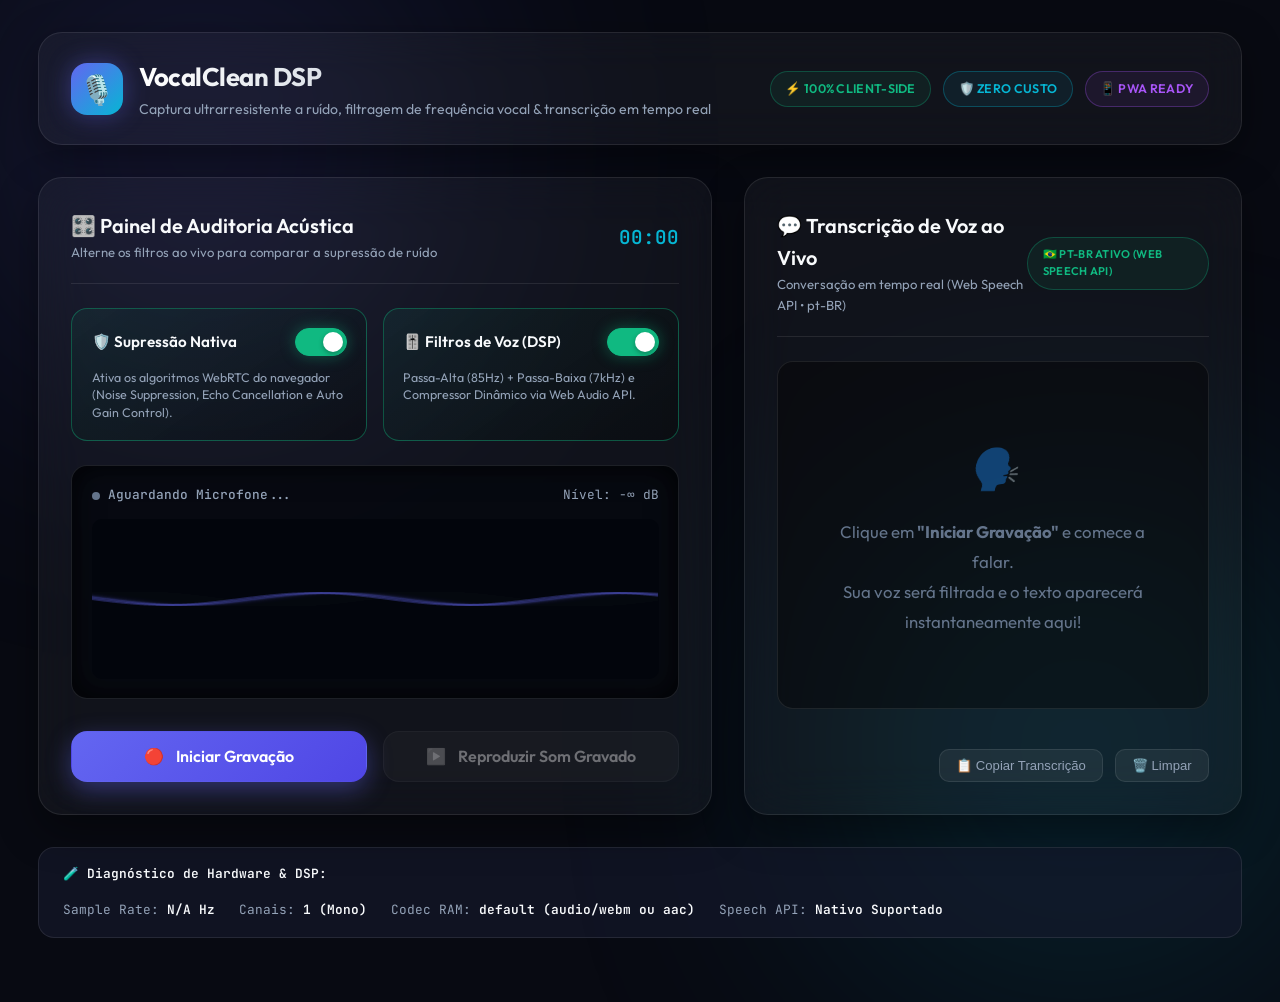
==== commit 5c5f00c5: "feat: Módulo VocalClean DSP (100% Client-Side & PWA Ready)" ====
--- a/index.html
+++ b/index.html
@@ -3,246 +3,154 @@
 <head>
     <meta charset="UTF-8">
     <meta name="viewport" content="width=device-width, initial-scale=1.0">
-    <meta name="description" content="Jogo interativo para aprender e dominar a tabuada com prática espaçada e gamificação">
-    <title>Treinador de Pronúncia - Aprenda Inglês</title>
-    <link href="https://fonts.googleapis.com/css2?family=Inter:wght@400;500;600;700;800;900&family=JetBrains+Mono:wght@500;700&display=swap" rel="stylesheet">
-    <link rel="stylesheet" href="style.css?v=11">
+    <title>VocalClean DSP • Módulo de Captura & Transcrição PWA</title>
+    
+    <!-- PWA Meta Tags -->
+    <meta name="theme-color" content="#080a12">
+    <meta name="description" content="Módulo de Captura de Áudio ultrarresistente a ruídos com DSP 100% Client-Side e Transcrição em Tempo Real.">
+    <meta name="apple-mobile-web-app-capable" content="yes">
+    <meta name="apple-mobile-web-app-status-bar-style" content="black-translucent">
+    <link rel="manifest" href="manifest.json">
+    
+    <!-- Estilo Principal -->
+    <link rel="stylesheet" href="style.css">
 </head>
 <body>
-    <!-- Particles Background -->
-    <div class="particles" id="particles"></div>
 
-    <!-- Main App -->
-    <div class="app">
-        <!-- Header -->
-        <header class="header">
-            <div class="logo">
-                <span class="logo-icon">✕</span>
-                <h1>Treinador de Pronúncia</h1>
+    <div class="app-container">
+        
+        <!-- CABEÇALHO PREMIUM -->
+        <header class="app-header">
+            <div class="header-title">
+                <div class="logo-icon">🎙️</div>
+                <div class="title-text">
+                    <h1>VocalClean DSP <span style="font-size: 0.8em; opacity: 0.8; font-weight: 300;">| Módulo Acústico</span></h1>
+                    <p>Captura ultrarresistente a ruído, filtragem de frequência vocal & transcrição em tempo real</p>
+                </div>
             </div>
-            <div class="header-stats">
-                <div class="stat-badge" id="dailyStreakBadge" title="Ofensiva Diária">
-                    <span class="stat-icon">🔥</span>
-                    <span class="stat-value" id="dailyStreakValue">0</span>
-                </div>
-                <div class="stat-badge" id="streakBadge" title="Sequência atual">
-                    <span class="stat-icon">🎯</span>
-                    <span class="stat-value" id="currentStreak">0</span>
-                </div>
-                <div class="stat-badge" id="xpBadge" title="Pontos de experiência">
-                    <span class="stat-icon">⭐</span>
-                    <span class="stat-value" id="totalXP">0</span>
-                </div>
-                <div class="stat-badge level-badge" id="levelBadge" title="Seu nível">
-                    <span class="stat-value">Nível <span id="playerLevel">1</span></span>
-                </div>
+            <div class="header-badges">
+                <div class="badge green">⚡ 100% Client-Side</div>
+                <div class="badge cyan">🛡️ Zero Custo</div>
+                <div class="badge violet">📱 PWA Ready</div>
             </div>
         </header>
 
-        <!-- Screen: Menu Principal -->
-        <section class="screen active" id="menuScreen">
-            <div class="menu-hero">
-                <div class="hero-glow"></div>
-                <h2 class="hero-title">Domine o Inglês Americano</h2>
-                <p class="hero-subtitle">Treine até falar naturalmente!</p>
-            </div>
+        <!-- GRID DE CONTEÚDO PRINCIPAL -->
+        <main class="main-grid">
+            
+            <!-- COLUNA ESQUERDA: CONTROLE ACÚSTICO, VISUALIZADOR & GRAVAÇÃO -->
+            <section class="glass-card">
+                <div class="card-header">
+                    <div>
+                        <h2>🎛️ Painel de Auditoria Acústica</h2>
+                        <p>Alterne os filtros ao vivo para comparar a supressão de ruído</p>
+                    </div>
+                    <span id="timerDisplay" style="font-family: var(--font-mono); font-size: 1.2rem; font-weight: 600; color: var(--secondary);">00:00</span>
+                </div>
 
-            <div class="menu-grid">
-                <button class="menu-card" id="btnPraticar" onclick="startMode('practice')">
-                    <div class="card-icon">🎯</div>
-                    <h3>Praticar</h3>
-                    <p>Treine no seu ritmo</p>
-                </button>
-                <button class="menu-card" id="btnDesafio" onclick="startMode('challenge')">
-                    <div class="card-icon">⚡</div>
-                    <h3>Desafio Relâmpago</h3>
-                    <p>60 segundos de velocidade</p>
-                </button>
-                <button class="menu-card" id="btnMaratona" onclick="startMode('marathon')">
-                    <div class="card-icon">🏆</div>
-                    <h3>Maratona</h3>
-                    <p>Todas as palavras desbloqueadas</p>
-                </button>
-                <button class="menu-card" id="btnProgresso" onclick="showScreen('progressScreen')">
-                    <div class="card-icon">📊</div>
-                    <h3>Progresso</h3>
-                    <p>Veja sua evolução</p>
-                </button>
-                <button class="menu-card menu-card-full" id="btnPhonetics" onclick="startMode('phonetics')">
-                    <div class="card-icon">🗣️</div>
-                    <h3>Modo Fonética</h3>
-                    <p>Jogue e estude os fonemas (IPA)</p>
-                </button>
-            </div>
-        </section>
+                <!-- 1. PAINEL DE CONTROLE DE FILTROS -->
+                <div class="filter-controls">
+                    <!-- Toggle 1: Supressão Nativa -->
+                    <div class="filter-toggle-box active" id="boxNative">
+                        <div class="toggle-header">
+                            <span class="toggle-title">🛡️ Supressão Nativa</span>
+                            <label class="switch">
+                                <input type="checkbox" id="toggleNative" checked>
+                                <span class="slider"></span>
+                            </label>
+                        </div>
+                        <p class="toggle-desc">Ativa os algoritmos WebRTC do navegador (Noise Suppression, Echo Cancellation e Auto Gain Control).</p>
+                    </div>
 
-        <!-- Screen: Seleção de Tabuada -->
-        <section class="screen" id="selectScreen">
-            <button class="back-btn" onclick="showScreen('menuScreen')">← Voltar</button>
-            <h2 class="screen-title">Fases Desbloqueadas</h2>
-            <p class="screen-subtitle">Treine as palavras das suas fases abertas</p>
-            
-            <div class="table-selector" id="tableSelector">
-                <!-- Generated by JS -->
-            </div>
-
-            <div class="select-actions">
-                <button class="btn-secondary" onclick="selectAllTables()">Selecionar Todas</button>
-                <button class="btn-secondary" onclick="clearAllTables()">Limpar</button>
-            </div>
-
-            <button class="btn-primary btn-start" id="btnStart" onclick="startGame()">
-                <span>Começar!</span>
-                <span class="btn-arrow">→</span>
-            </button>
-        </section>
-
-        <!-- Screen: Jogo -->
-        <section class="screen" id="gameScreen">
-            <!-- Timer bar (challenge mode) -->
-            <div class="timer-bar" id="timerBar">
-                <div class="timer-fill" id="timerFill"></div>
-            </div>
-
-            <!-- Game info -->
-            <div class="game-header">
-                <div class="game-info">
-                    <span class="game-mode-label" id="gameModeLabel">Praticar</span>
-                    <span class="game-counter" id="gameCounter">1 / 10</span>
-                </div>
-                <div class="game-score">
-                    <span class="score-label">Acertos</span>
-                    <span class="score-value" id="scoreValue">0</span>
-                </div>
-            </div>
-
-            <!-- Streak indicator -->
-            <div class="streak-indicator" id="streakIndicator">
-                <span class="streak-fire">🔥</span>
-                <span class="streak-count" id="streakCount">0</span>
-            </div>
-
-            <!-- Question Card -->
-            <div class="question-card" id="questionCard">
-                <div class="question-content word-content">
-                    <span class="question-word" id="questionWord" onclick="playWordSound()" title="Toque para ouvir">Hello</span>
-                    <span class="question-phonetic" id="questionPhonetic"></span>
-                    <span class="question-translation" id="questionTranslation">Olá</span>
-                </div>
-            </div>
-
-            <!-- Answer Input (Microphone) -->
-            <div class="answer-section mic-section">
-                <button class="mic-btn" id="btnMic" onclick="startPronunciationChallenge()">
-                    <span class="mic-icon">🎤</span>
-                    <span class="mic-text">Pressione e Fale</span>
-                </button>
-                <div class="listening-indicator" id="listeningIndicator" style="display: none;">
-                    Ouvindo...
-                </div>
-            </div>
-
-            <!-- Feedback -->
-            <div class="feedback" id="feedback">
-                <div class="feedback-content">
-                    <span class="feedback-icon" id="feedbackIcon">✓</span>
-                    <span class="feedback-text" id="feedbackText">Correto!</span>
-                </div>
-            </div>
-
-            <!-- Quit button -->
-            <button class="quit-btn" onclick="quitGame()">✕ Sair</button>
-        </section>
-
-        <!-- Screen: Resultado -->
-        <section class="screen" id="resultScreen">
-            <div class="result-container">
-                <div class="result-emoji" id="resultEmoji">🎉</div>
-                <h2 class="result-title" id="resultTitle">Parabéns!</h2>
-                <p class="result-subtitle" id="resultSubtitle">Você está melhorando!</p>
-
-                <div class="result-stats">
-                    <div class="result-stat">
-                        <span class="result-stat-value" id="resultCorrect">0</span>
-                        <span class="result-stat-label">Acertos</span>
-                    </div>
-                    <div class="result-stat">
-                        <span class="result-stat-value" id="resultWrong">0</span>
-                        <span class="result-stat-label">Erros</span>
-                    </div>
-                    <div class="result-stat">
-                        <span class="result-stat-value" id="resultAccuracy">0%</span>
-                        <span class="result-stat-label">Precisão</span>
-                    </div>
-                    <div class="result-stat">
-                        <span class="result-stat-value" id="resultAvgTime">0s</span>
-                        <span class="result-stat-label">Tempo Médio</span>
+                    <!-- Toggle 2: Filtros de Frequência DSP -->
+                    <div class="filter-toggle-box active" id="boxDsp">
+                        <div class="toggle-header">
+                            <span class="toggle-title">🎚️ Filtros de Voz (DSP)</span>
+                            <label class="switch">
+                                <input type="checkbox" id="toggleDsp" checked>
+                                <span class="slider"></span>
+                            </label>
+                        </div>
+                        <p class="toggle-desc">Passa-Alta (85Hz) + Passa-Baixa (7kHz) e Compressor Dinâmico via Web Audio API.</p>
                     </div>
                 </div>
 
-                <!-- XP Earned -->
-                <div class="xp-earned" id="xpEarned">
-                    <span class="xp-plus">+</span>
-                    <span class="xp-amount" id="xpAmount">0</span>
-                    <span class="xp-label">XP</span>
+                <!-- 2. VISUALIZADOR GRÁFICO EM TEMPO REAL -->
+                <div class="visualizer-container">
+                    <div class="visualizer-header">
+                        <div class="status-indicator">
+                            <span class="status-dot" id="statusDot"></span>
+                            <span id="statusText">Aguardando Microfone...</span>
+                        </div>
+                        <span id="audioLevelText">Nível: -∞ dB</span>
+                    </div>
+                    <canvas id="audioVisualizer" width="600" height="160"></canvas>
                 </div>
 
-                <!-- Mistakes review -->
-                <div class="mistakes-section" id="mistakesSection">
-                    <h3>Revise os erros:</h3>
-                    <div class="mistakes-list" id="mistakesList"></div>
+                <!-- 3. & 4. BOTÕES DE AÇÃO (GRAVAR / REPRODUZIR) -->
+                <div class="actions-bar">
+                    <button id="btnRecord" class="btn btn-record">
+                        <span>🔴</span> <span id="recordBtnText">Iniciar Gravação</span>
+                    </button>
+                    <button id="btnPlay" class="btn btn-play" disabled>
+                        <span>▶️</span> <span>Reproduzir Som Gravado</span>
+                    </button>
                 </div>
 
-                <div class="result-actions">
-                    <button class="btn-primary" onclick="restartGame()">Jogar Novamente</button>
-                    <button class="btn-secondary" onclick="showScreen('menuScreen')">Menu Principal</button>
+                <!-- SEÇÃO DE REPRODUÇÃO & BÔNUS DOWNLOAD -->
+                <div id="playbackSection" class="playback-section">
+                    <div class="playback-header">
+                        <span>✅ Auditoria de Qualidade — Áudio Processado</span>
+                        <span id="durationChip">Duração: 0s</span>
+                    </div>
+                    <audio id="audioPlayer" controls></audio>
+                    
+                    <!-- Botão Bônus de Download -->
+                    <a id="btnDownload" class="btn-download" href="#" download="captura_filtrada_vocalclean.webm">
+                        <span>⬇️</span> <span>Baixar Arquivo .webm (Inspeção Externa)</span>
+                    </a>
                 </div>
+            </section>
+
+            <!-- COLUNA DIREITA: TRANSCRIÇÃO EM TEMPO REAL (TIPO DUOLINGO) -->
+            <section class="glass-card transcript-box">
+                <div class="card-header">
+                    <div>
+                        <h2>💬 Transcrição de Voz ao Vivo</h2>
+                        <p>Conversação em tempo real (Web Speech API • pt-BR)</p>
+                    </div>
+                    <span id="speechStatus" class="badge cyan" style="font-size: 0.7rem;">🇧🇷 Prontidão Nativa</span>
+                </div>
+
+                <!-- 5. CAIXA DE TEXTO DE TRANSCRIÇÃO AO VIVO -->
+                <div id="transcriptContent" class="transcript-content">
+                    <div class="transcript-placeholder" id="placeholderText">
+                        <i>🗣️</i>
+                        <p>Clique em <strong>"Iniciar Gravação"</strong> e comece a falar.<br>Sua voz será filtrada e o texto aparecerá instantaneamente aqui!</p>
+                    </div>
+                </div>
+
+                <div class="transcript-actions">
+                    <button id="btnCopy" class="btn-xs" title="Copiar texto para a área de transferência">📋 Copiar Transcrição</button>
+                    <button id="btnClear" class="btn-xs" title="Limpar histórico da caixa de texto">🗑️ Limpar</button>
+                </div>
+            </section>
+        </main>
+
+        <!-- RODAPÉ DE DIAGNÓSTICO EM TEMPO REAL -->
+        <footer class="app-footer">
+            <div style="font-weight: 600; color: var(--text-main);">🧪 Diagnóstico de Hardware & DSP:</div>
+            <div class="diagnostics-list">
+                <div class="diag-item">Sample Rate: <span id="diagRate">48000 Hz</span></div>
+                <div class="diag-item">Canais: <span id="diagChannels">Mono (1)</span></div>
+                <div class="diag-item">Codec RAM: <span id="diagCodec">audio/webm;codecs=opus</span></div>
+                <div class="diag-item">Speech API: <span id="diagSpeech">Suportado</span></div>
             </div>
-        </section>
+        </footer>
 
-        <!-- Screen: Progresso -->
-        <section class="screen" id="progressScreen">
-            <button class="back-btn" onclick="showScreen('menuScreen')">← Voltar</button>
-            <h2 class="screen-title">Seu Progresso</h2>
-            <p class="screen-subtitle">Verde = dominado, Amarelo = praticando, Vermelho = precisa treinar</p>
-
-            <div class="progress-grid-container">
-                <div class="progress-grid" id="progressGrid">
-                    <!-- Generated by JS -->
-                </div>
-            </div>
-
-            <div class="progress-summary">
-                <div class="progress-summary-item">
-                    <span class="summary-dot mastered"></span>
-                    <span>Dominado (<span id="masteredCount">0</span>)</span>
-                </div>
-                <div class="progress-summary-item">
-                    <span class="summary-dot learning"></span>
-                    <span>Praticando (<span id="learningCount">0</span>)</span>
-                </div>
-                <div class="progress-summary-item">
-                    <span class="summary-dot weak"></span>
-                    <span>Treinar (<span id="weakCount">0</span>)</span>
-                </div>
-            </div>
-
-            <button class="btn-danger" onclick="resetProgress()">Resetar Progresso</button>
-        </section>
-
-        <!-- Screen: Apêndice Fonético -->
-        <section class="screen" id="appendixScreen">
-            <button class="back-btn" onclick="showScreen('menuScreen')">← Voltar</button>
-            <h2 class="screen-title">Apêndice Fonético</h2>
-            <p class="screen-subtitle">Toque nos fonemas para ouvir a pronúncia detalhada</p>
-
-            <div class="phoneme-container" id="phonemeContainer">
-                <!-- Generated by JS -->
-            </div>
-        </section>
     </div>
 
-    <script src="words.js?v=11"></script>
-    <script src="game.js?v=11"></script>
+    <!-- Módulo JS Principal -->
+    <script type="module" src="app.js"></script>
 </body>
 </html>
--- a/style.css
+++ b/style.css
@@ -1,1306 +1,663 @@
-/* ===== RESET & BASE ===== */
-*, *::before, *::after {
+@import url('https://fonts.googleapis.com/css2?family=Outfit:wght@300;400;500;600;700&family=JetBrains+Mono:wght@400;500&display=swap');
+
+:root {
+    /* Paleta de Cores Premium (Dark Vibrant HSL) */
+    --bg-main: #080a12;
+    --bg-surface: rgba(22, 26, 46, 0.6);
+    --bg-glass: rgba(255, 255, 255, 0.04);
+    --bg-glass-hover: rgba(255, 255, 255, 0.08);
+    --border-glass: rgba(255, 255, 255, 0.09);
+    --border-highlight: rgba(255, 255, 255, 0.2);
+    
+    /* Tons Vibrantes */
+    --primary: #6366f1;       /* Violeta Tech */
+    --primary-glow: rgba(99, 102, 241, 0.4);
+    --secondary: #06b6d4;     /* Ciano Acústico */
+    --accent: #10b981;        /* Esmeralda Limpo/Pronto */
+    --accent-glow: rgba(16, 185, 129, 0.4);
+    --danger: #ef4444;        /* Vermelho Gravação */
+    --danger-glow: rgba(239, 68, 68, 0.6);
+    --warning: #f59e0b;
+    
+    /* Tipografia */
+    --text-main: #f8fafc;
+    --text-muted: #94a3b8;
+    --text-dim: #64748b;
+    
+    --font-sans: 'Outfit', -apple-system, BlinkMacSystemFont, 'Segoe UI', Roboto, sans-serif;
+    --font-mono: 'JetBrains Mono', monospace;
+    
+    --radius-lg: 24px;
+    --radius-md: 16px;
+    --radius-sm: 10px;
+    --transition: all 0.3s cubic-bezier(0.16, 1, 0.3, 1);
+}
+
+* {
     margin: 0;
     padding: 0;
     box-sizing: border-box;
-    -webkit-user-select: none;
-    -moz-user-select: none;
-    -ms-user-select: none;
-    user-select: none;
-    -webkit-tap-highlight-color: transparent;
-}
-
-:root {
-    --bg-primary: #0a0e1a;
-    --bg-secondary: #111827;
-    --bg-card: rgba(17, 24, 39, 0.7);
-    --bg-glass: rgba(255, 255, 255, 0.04);
-    --border-glass: rgba(255, 255, 255, 0.08);
-    --text-primary: #f0f4ff;
-    --text-secondary: #8b95b0;
-    --text-muted: #4b5670;
-    --accent-gradient: linear-gradient(135deg, #6366f1, #8b5cf6, #a855f7);
-    --accent-solid: #8b5cf6;
-    --accent-glow: rgba(139, 92, 246, 0.3);
-    --success: #22c55e;
-    --success-glow: rgba(34, 197, 94, 0.25);
-    --danger: #ef4444;
-    --danger-glow: rgba(239, 68, 68, 0.25);
-    --warning: #f59e0b;
-    --warning-glow: rgba(245, 158, 11, 0.25);
-    --radius-sm: 8px;
-    --radius-md: 12px;
-    --radius-lg: 16px;
-    --radius-xl: 24px;
-    --shadow-sm: 0 2px 8px rgba(0, 0, 0, 0.2);
-    --shadow-md: 0 4px 20px rgba(0, 0, 0, 0.3);
-    --shadow-lg: 0 8px 40px rgba(0, 0, 0, 0.4);
-    --shadow-glow: 0 0 40px var(--accent-glow);
-    --transition: 0.3s cubic-bezier(0.4, 0, 0.2, 1);
-    --font: 'Inter', -apple-system, BlinkMacSystemFont, sans-serif;
-    --font-mono: 'JetBrains Mono', monospace;
-}
-
-html {
-    font-size: 16px;
-    -webkit-font-smoothing: antialiased;
 }
 
 body {
-    font-family: var(--font);
-    background: var(--bg-primary);
-    color: var(--text-primary);
+    font-family: var(--font-sans);
+    background-color: var(--bg-main);
+    color: var(--text-main);
     min-height: 100vh;
+    display: flex;
+    flex-direction: column;
     overflow-x: hidden;
     position: relative;
-}
-
-/* ===== PARTICLES ===== */
-.particles {
+    line-height: 1.6;
+}
+
+/* Fundo Atmosférico Animado (Efeito Neon Blobs) */
+body::before, body::after {
+    content: '';
     position: fixed;
-    inset: 0;
+    width: 600px;
+    height: 600px;
+    border-radius: 50%;
+    filter: blur(140px);
+    z-index: 0;
     pointer-events: none;
-    z-index: 0;
-    overflow: hidden;
-}
-
-.particle {
-    position: absolute;
-    border-radius: 50%;
-    opacity: 0;
-    animation: particleFloat linear infinite;
-}
-
-@keyframes particleFloat {
-    0% {
-        opacity: 0;
-        transform: translateY(100vh) scale(0);
-    }
-    10% {
-        opacity: 0.6;
-    }
-    90% {
-        opacity: 0.2;
-    }
-    100% {
-        opacity: 0;
-        transform: translateY(-20vh) scale(1);
-    }
-}
-
-/* ===== APP CONTAINER ===== */
-.app {
+    opacity: 0.35;
+    animation: floatBlob 20s infinite alternate ease-in-out;
+}
+
+body::before {
+    top: -150px;
+    left: -100px;
+    background: radial-gradient(circle, var(--primary), transparent 70%);
+}
+
+body::after {
+    bottom: -150px;
+    right: -100px;
+    background: radial-gradient(circle, var(--secondary), transparent 70%);
+    animation-delay: -10s;
+}
+
+@keyframes floatBlob {
+    0% { transform: translate(0, 0) scale(1); }
+    100% { transform: translate(100px, 50px) scale(1.15); }
+}
+
+/* Container Principal */
+.app-container {
+    max-width: 1380px;
+    width: 94%;
+    margin: 0 auto;
+    padding: 2rem 0 4rem 0;
     position: relative;
     z-index: 1;
-    max-width: 600px;
-    margin: 0 auto;
-    padding: 0 20px 40px;
-    min-height: 100vh;
-}
-
-/* ===== HEADER ===== */
-.header {
-    display: flex;
-    align-items: center;
+    display: flex;
+    flex-direction: column;
+    gap: 2rem;
+}
+
+/* Cabeçalho Premium */
+.app-header {
+    display: flex;
     justify-content: space-between;
-    padding: 20px 0;
-    border-bottom: 1px solid var(--border-glass);
-    margin-bottom: 24px;
-}
-
-.logo {
-    display: flex;
-    align-items: center;
-    gap: 10px;
+    align-items: center;
+    padding: 1.5rem 2rem;
+    background: var(--bg-glass);
+    backdrop-filter: blur(20px);
+    -webkit-backdrop-filter: blur(20px);
+    border: 1px solid var(--border-glass);
+    border-radius: var(--radius-lg);
+    box-shadow: 0 12px 40px rgba(0, 0, 0, 0.4);
+    flex-wrap: wrap;
+    gap: 1.5rem;
+}
+
+.header-title {
+    display: flex;
+    align-items: center;
+    gap: 1rem;
 }
 
 .logo-icon {
-    font-size: 1.5rem;
-    font-weight: 900;
-    background: var(--accent-gradient);
+    width: 52px;
+    height: 52px;
+    border-radius: var(--radius-md);
+    background: linear-gradient(135deg, var(--primary), var(--secondary));
+    display: flex;
+    align-items: center;
+    justify-content: center;
+    font-size: 1.8rem;
+    box-shadow: 0 0 25px var(--primary-glow);
+}
+
+.title-text h1 {
+    font-size: 1.6rem;
+    font-weight: 700;
+    letter-spacing: -0.5px;
+    background: linear-gradient(to right, #fff, #94a3b8);
     -webkit-background-clip: text;
     -webkit-text-fill-color: transparent;
-    background-clip: text;
-}
-
-.logo h1 {
-    font-size: 1.1rem;
-    font-weight: 700;
-    background: var(--accent-gradient);
-    -webkit-background-clip: text;
-    -webkit-text-fill-color: transparent;
-    background-clip: text;
-}
-
-.header-stats {
-    display: flex;
-    gap: 8px;
-    align-items: center;
-}
-
-.stat-badge {
-    display: flex;
-    align-items: center;
-    gap: 4px;
+}
+
+.title-text p {
+    font-size: 0.88rem;
+    color: var(--text-muted);
+}
+
+.header-badges {
+    display: flex;
+    gap: 0.75rem;
+    align-items: center;
+    flex-wrap: wrap;
+}
+
+.badge {
+    display: inline-flex;
+    align-items: center;
+    gap: 0.4rem;
+    padding: 0.45rem 0.9rem;
+    background: rgba(255, 255, 255, 0.05);
+    border: 1px solid var(--border-glass);
+    border-radius: 99px;
+    font-size: 0.78rem;
+    font-weight: 600;
+    letter-spacing: 0.3px;
+    text-transform: uppercase;
+}
+
+.badge.green { color: var(--accent); border-color: rgba(16, 185, 129, 0.3); background: rgba(16, 185, 129, 0.08); }
+.badge.cyan  { color: var(--secondary); border-color: rgba(6, 182, 212, 0.3); background: rgba(6, 182, 212, 0.08); }
+.badge.violet { color: #a855f7; border-color: rgba(168, 85, 247, 0.3); background: rgba(168, 85, 247, 0.08); }
+
+/* Grid de Conteúdo */
+.main-grid {
+    display: grid;
+    grid-template-columns: 1.15fr 0.85fr;
+    gap: 2rem;
+    align-items: start;
+}
+
+@media (max-width: 1024px) {
+    .main-grid {
+        grid-template-columns: 1fr;
+    }
+}
+
+/* Cartões de Vidro (Glassmorphism Cards) */
+.glass-card {
     background: var(--bg-glass);
-    border: 1px solid var(--border-glass);
-    padding: 6px 10px;
-    border-radius: var(--radius-sm);
-    font-size: 0.8rem;
+    backdrop-filter: blur(24px);
+    -webkit-backdrop-filter: blur(24px);
+    border: 1px solid var(--border-glass);
+    border-radius: var(--radius-lg);
+    padding: 2rem;
+    box-shadow: 0 16px 40px rgba(0, 0, 0, 0.4);
+    transition: var(--transition);
+    display: flex;
+    flex-direction: column;
+    gap: 1.5rem;
+}
+
+.glass-card:hover {
+    border-color: rgba(255, 255, 255, 0.15);
+    box-shadow: 0 20px 50px rgba(0, 0, 0, 0.5);
+}
+
+.card-header {
+    display: flex;
+    justify-content: space-between;
+    align-items: center;
+    border-bottom: 1px solid var(--border-glass);
+    padding-bottom: 1.2rem;
+}
+
+.card-header h2 {
+    font-size: 1.25rem;
     font-weight: 600;
-    cursor: default;
-}
-
-.stat-icon {
-    font-size: 0.9rem;
-}
-
-.level-badge {
-    background: linear-gradient(135deg, rgba(99, 102, 241, 0.2), rgba(168, 85, 247, 0.2));
-    border-color: rgba(139, 92, 246, 0.3);
-}
-
-/* ===== SCREENS ===== */
-.screen {
-    display: none;
-    animation: fadeInUp 0.4s ease-out;
-}
-
-.screen.active {
-    display: block;
-}
-
-@keyframes fadeInUp {
-    from {
-        opacity: 0;
-        transform: translateY(20px);
-    }
-    to {
-        opacity: 1;
-        transform: translateY(0);
-    }
-}
-
-/* ===== MENU SCREEN ===== */
-.menu-hero {
-    text-align: center;
-    padding: 40px 0 30px;
-    position: relative;
-}
-
-.hero-glow {
-    position: absolute;
-    top: 50%;
-    left: 50%;
-    transform: translate(-50%, -50%);
-    width: 300px;
-    height: 300px;
-    background: radial-gradient(circle, var(--accent-glow), transparent 70%);
-    border-radius: 50%;
-    pointer-events: none;
-}
-
-.hero-title {
-    font-size: 2.2rem;
-    font-weight: 900;
-    position: relative;
-    background: linear-gradient(135deg, #fff 0%, #c4b5fd 50%, #a78bfa 100%);
-    -webkit-background-clip: text;
-    -webkit-text-fill-color: transparent;
-    background-clip: text;
-    letter-spacing: -0.02em;
-}
-
-.hero-subtitle {
-    font-size: 1rem;
-    color: var(--text-secondary);
-    margin-top: 8px;
-    position: relative;
-}
-
-.menu-grid {
+    display: flex;
+    align-items: center;
+    gap: 0.6rem;
+    color: var(--text-main);
+}
+
+.card-header p {
+    font-size: 0.82rem;
+    color: var(--text-muted);
+}
+
+/* Painel de Controle de Filtros (Auditoria ao Vivo) */
+.filter-controls {
     display: grid;
     grid-template-columns: 1fr 1fr;
-    gap: 14px;
-    margin-top: 20px;
-}
-
-.menu-card {
-    background: var(--bg-glass);
-    border: 1px solid var(--border-glass);
-    border-radius: var(--radius-lg);
-    padding: 24px 16px;
-    text-align: center;
-    cursor: pointer;
+    gap: 1rem;
+}
+
+@media (max-width: 640px) {
+    .filter-controls {
+        grid-template-columns: 1fr;
+    }
+}
+
+.filter-toggle-box {
+    background: rgba(0, 0, 0, 0.25);
+    border: 1px solid var(--border-glass);
+    border-radius: var(--radius-md);
+    padding: 1.2rem;
+    display: flex;
+    flex-direction: column;
+    gap: 0.8rem;
     transition: var(--transition);
     position: relative;
     overflow: hidden;
-    color: var(--text-primary);
-    font-family: var(--font);
-}
-
-.menu-card-full {
-    grid-column: 1 / -1;
-}
-
-.menu-card::before {
-    content: '';
+}
+
+.filter-toggle-box.active {
+    border-color: rgba(16, 185, 129, 0.4);
+    background: linear-gradient(145deg, rgba(16, 185, 129, 0.08), rgba(0, 0, 0, 0.3));
+}
+
+.toggle-header {
+    display: flex;
+    justify-content: space-between;
+    align-items: center;
+}
+
+.toggle-title {
+    font-weight: 600;
+    font-size: 0.95rem;
+    color: var(--text-main);
+    display: flex;
+    align-items: center;
+    gap: 0.5rem;
+}
+
+.toggle-desc {
+    font-size: 0.78rem;
+    color: var(--text-muted);
+    line-height: 1.4;
+}
+
+/* Switch Toggle Customizado */
+.switch {
+    position: relative;
+    display: inline-block;
+    width: 52px;
+    height: 28px;
+    flex-shrink: 0;
+}
+
+.switch input {
+    opacity: 0;
+    width: 0;
+    height: 0;
+}
+
+.slider {
     position: absolute;
-    inset: 0;
-    background: var(--accent-gradient);
-    opacity: 0;
-    transition: opacity 0.3s;
-}
-
-.menu-card:hover {
-    border-color: rgba(139, 92, 246, 0.4);
-    transform: translateY(-4px);
-    box-shadow: var(--shadow-glow);
-}
-
-.menu-card:hover::before {
-    opacity: 0.08;
-}
-
-.menu-card:active {
-    transform: translateY(-2px);
-}
-
-.card-icon {
-    font-size: 2rem;
-    margin-bottom: 10px;
+    cursor: pointer;
+    top: 0; left: 0; right: 0; bottom: 0;
+    background-color: rgba(255, 255, 255, 0.15);
+    transition: .3s cubic-bezier(0.4, 0, 0.2, 1);
+    border-radius: 34px;
+    border: 1px solid var(--border-glass);
+}
+
+.slider:before {
+    position: absolute;
+    content: "";
+    height: 20px;
+    width: 20px;
+    left: 3px;
+    bottom: 3px;
+    background-color: white;
+    transition: .3s cubic-bezier(0.4, 0, 0.2, 1);
+    border-radius: 50%;
+    box-shadow: 0 2px 5px rgba(0,0,0,0.3);
+}
+
+input:checked + .slider {
+    background-color: var(--accent);
+    border-color: var(--accent);
+    box-shadow: 0 0 15px var(--accent-glow);
+}
+
+input:checked + .slider:before {
+    transform: translateX(24px);
+}
+
+/* Visualizador Gráfico (Canvas) */
+.visualizer-container {
+    background: rgba(5, 7, 14, 0.75);
+    border: 1px solid var(--border-glass);
+    border-radius: var(--radius-md);
+    padding: 1.2rem;
     position: relative;
-}
-
-.menu-card h3 {
-    font-size: 0.95rem;
-    font-weight: 700;
-    margin-bottom: 4px;
-    position: relative;
-}
-
-.menu-card p {
-    font-size: 0.75rem;
-    color: var(--text-secondary);
-    position: relative;
-}
-
-/* ===== BACK BUTTON ===== */
-.back-btn {
-    background: none;
-    border: none;
-    color: var(--text-secondary);
-    font-size: 0.9rem;
-    font-family: var(--font);
-    cursor: pointer;
-    padding: 8px 0;
-    transition: color 0.2s;
-    margin-bottom: 16px;
-}
-
-.back-btn:hover {
-    color: var(--text-primary);
-}
-
-/* ===== SCREEN TITLES ===== */
-.screen-title {
-    font-size: 1.5rem;
-    font-weight: 800;
-    text-align: center;
-    margin-bottom: 6px;
-}
-
-.screen-subtitle {
-    text-align: center;
-    color: var(--text-secondary);
-    font-size: 0.85rem;
-    margin-bottom: 24px;
-}
-
-/* ===== TABLE SELECTOR ===== */
-.table-selector {
-    display: grid;
-    grid-template-columns: repeat(4, 1fr);
-    gap: 10px;
-    margin-bottom: 20px;
-}
-
-.table-btn {
-    position: relative;
-    background: var(--bg-glass);
-    border: 2px solid var(--border-glass);
-    border-radius: var(--radius-md);
-    padding: 16px 8px;
-    text-align: center;
-    cursor: pointer;
-    transition: var(--transition);
-    color: var(--text-secondary);
-    font-family: var(--font);
-    font-size: 1.2rem;
-    font-weight: 700;
-}
-
-.table-btn:hover {
-    border-color: rgba(139, 92, 246, 0.4);
-    color: var(--text-primary);
-}
-
-.table-btn.selected {
-    background: linear-gradient(135deg, rgba(99, 102, 241, 0.2), rgba(168, 85, 247, 0.2));
-    border-color: var(--accent-solid);
-    color: var(--text-primary);
-    box-shadow: 0 0 20px var(--accent-glow);
-}
-
-.table-btn .mastery-dot {
-    position: absolute;
-    top: 6px;
-    right: 6px;
+    display: flex;
+    flex-direction: column;
+    gap: 0.8rem;
+    box-shadow: inset 0 0 30px rgba(0,0,0,0.8);
+}
+
+.visualizer-header {
+    display: flex;
+    justify-content: space-between;
+    align-items: center;
+    font-size: 0.8rem;
+    color: var(--text-muted);
+    font-family: var(--font-mono);
+}
+
+.status-indicator {
+    display: flex;
+    align-items: center;
+    gap: 0.5rem;
+    font-weight: 500;
+}
+
+.status-dot {
     width: 8px;
     height: 8px;
     border-radius: 50%;
-    background: var(--text-muted);
-}
-
-.table-btn .mastery-dot.mastered {
-    background: var(--success);
-    box-shadow: 0 0 6px var(--success-glow);
-}
-
-.table-btn .mastery-dot.learning {
-    background: var(--warning);
-    box-shadow: 0 0 6px var(--warning-glow);
-}
-
-.table-btn .mastery-dot.weak {
+    background: var(--text-dim);
+    transition: var(--transition);
+}
+
+.status-dot.active {
+    background: var(--accent);
+    box-shadow: 0 0 10px var(--accent);
+    animation: pulseDot 1.5s infinite;
+}
+
+.status-dot.recording {
     background: var(--danger);
-    box-shadow: 0 0 6px var(--danger-glow);
-}
-
-.select-actions {
-    display: flex;
-    gap: 10px;
+    box-shadow: 0 0 12px var(--danger);
+    animation: pulseDot 0.8s infinite;
+}
+
+@keyframes pulseDot {
+    0% { transform: scale(0.95); opacity: 0.8; }
+    50% { transform: scale(1.3); opacity: 1; }
+    100% { transform: scale(0.95); opacity: 0.8; }
+}
+
+canvas#audioVisualizer {
+    width: 100%;
+    height: 160px;
+    border-radius: var(--radius-sm);
+    background: transparent;
+    display: block;
+}
+
+/* Botões de Ação Principal */
+.actions-bar {
+    display: flex;
+    flex-wrap: wrap;
+    gap: 1rem;
+    align-items: center;
+    justify-content: space-between;
+    padding-top: 0.5rem;
+}
+
+.btn {
+    display: inline-flex;
+    align-items: center;
     justify-content: center;
-    margin-bottom: 24px;
-}
-
-/* ===== BUTTONS ===== */
-.btn-primary {
-    display: flex;
-    align-items: center;
-    justify-content: center;
-    gap: 8px;
-    width: 100%;
-    padding: 16px 24px;
-    background: var(--accent-gradient);
-    border: none;
+    gap: 0.75rem;
+    padding: 0.9rem 1.8rem;
+    font-family: var(--font-sans);
+    font-size: 1rem;
+    font-weight: 600;
     border-radius: var(--radius-md);
-    color: white;
-    font-family: var(--font);
-    font-size: 1rem;
-    font-weight: 700;
+    border: 1px solid transparent;
     cursor: pointer;
     transition: var(--transition);
-    box-shadow: 0 4px 20px var(--accent-glow);
-}
-
-.btn-primary:hover {
-    transform: translateY(-2px);
-    box-shadow: 0 6px 30px var(--accent-glow);
-}
-
-.btn-primary:active {
-    transform: translateY(0);
-}
-
-.btn-primary:disabled {
+    text-decoration: none;
+    user-select: none;
+    position: relative;
+    overflow: hidden;
+}
+
+.btn:active {
+    transform: scale(0.97);
+}
+
+.btn:disabled {
     opacity: 0.4;
     cursor: not-allowed;
-    transform: none;
-}
-
-.btn-secondary {
-    padding: 10px 20px;
-    background: var(--bg-glass);
-    border: 1px solid var(--border-glass);
+    pointer-events: none;
+    filter: grayscale(1);
+}
+
+/* Botão Gravar / Parar (Toggle) */
+.btn-record {
+    background: linear-gradient(135deg, var(--primary), #4f46e5);
+    color: white;
+    box-shadow: 0 8px 25px var(--primary-glow);
+    flex: 1;
+    min-width: 200px;
+}
+
+.btn-record:hover:not(:disabled) {
+    box-shadow: 0 10px 32px var(--primary-glow);
+    transform: translateY(-2px);
+    border-color: rgba(255,255,255,0.3);
+}
+
+.btn-record.is-recording {
+    background: linear-gradient(135deg, var(--danger), #dc2626);
+    box-shadow: 0 0 30px var(--danger-glow);
+    animation: pulseRecordBtn 1.5s infinite;
+    border: 1px solid rgba(255, 255, 255, 0.4);
+}
+
+@keyframes pulseRecordBtn {
+    0% { box-shadow: 0 0 20px var(--danger-glow); }
+    50% { box-shadow: 0 0 40px rgba(239, 68, 68, 0.85); }
+    100% { box-shadow: 0 0 20px var(--danger-glow); }
+}
+
+/* Botão Reproduzir */
+.btn-play {
+    background: rgba(255, 255, 255, 0.08);
+    color: var(--text-main);
+    border: 1px solid var(--border-glass);
+    flex: 1;
+    min-width: 180px;
+}
+
+.btn-play:hover:not(:disabled) {
+    background: rgba(16, 185, 129, 0.15);
+    border-color: var(--accent);
+    color: var(--accent);
+    box-shadow: 0 0 20px var(--accent-glow);
+    transform: translateY(-2px);
+}
+
+/* Player de Áudio Incorporado & Bônus Download */
+.playback-section {
+    display: none;
+    flex-direction: column;
+    gap: 1rem;
+    padding: 1.2rem;
+    background: rgba(0, 0, 0, 0.35);
+    border: 1px dashed var(--border-highlight);
+    border-radius: var(--radius-md);
+    margin-top: 0.5rem;
+    animation: fadeIn 0.4s ease-out;
+}
+
+.playback-section.visible {
+    display: flex;
+}
+
+@keyframes fadeIn {
+    from { opacity: 0; transform: translateY(-10px); }
+    to { opacity: 1; transform: translateY(0); }
+}
+
+.playback-header {
+    display: flex;
+    justify-content: space-between;
+    align-items: center;
+    font-size: 0.85rem;
+    color: var(--accent);
+    font-weight: 600;
+}
+
+audio#audioPlayer {
+    width: 100%;
+    height: 44px;
     border-radius: var(--radius-sm);
-    color: var(--text-secondary);
-    font-family: var(--font);
-    font-size: 0.8rem;
+    outline: none;
+}
+
+.btn-download {
+    display: inline-flex;
+    align-items: center;
+    justify-content: center;
+    gap: 0.5rem;
+    padding: 0.6rem 1.2rem;
+    background: rgba(6, 182, 212, 0.1);
+    color: var(--secondary);
+    border: 1px solid rgba(6, 182, 212, 0.3);
+    border-radius: var(--radius-sm);
+    font-size: 0.85rem;
+    font-weight: 600;
+    text-decoration: none;
+    transition: var(--transition);
+    align-self: flex-start;
+}
+
+.btn-download:hover {
+    background: var(--secondary);
+    color: #000;
+    box-shadow: 0 0 15px rgba(6, 182, 212, 0.5);
+}
+
+/* Área de Transcrição ao Vivo (Estilo Duolingo / Chat AI) */
+.transcript-box {
+    display: flex;
+    flex-direction: column;
+    height: 100%;
+    min-height: 480px;
+}
+
+.transcript-content {
+    flex: 1;
+    background: rgba(0, 0, 0, 0.4);
+    border: 1px solid var(--border-glass);
+    border-radius: var(--radius-md);
+    padding: 1.5rem;
+    font-size: 1.05rem;
+    line-height: 1.8;
+    overflow-y: auto;
+    max-height: 420px;
+    display: flex;
+    flex-direction: column;
+    gap: 0.8rem;
+    position: relative;
+}
+
+.transcript-content::-webkit-scrollbar {
+    width: 6px;
+}
+
+.transcript-content::-webkit-scrollbar-thumb {
+    background: rgba(255,255,255,0.15);
+    border-radius: 99px;
+}
+
+.transcript-placeholder {
+    margin: auto;
+    text-align: center;
+    color: var(--text-dim);
+    display: flex;
+    flex-direction: column;
+    align-items: center;
+    gap: 0.8rem;
+    padding: 2rem;
+}
+
+.transcript-placeholder i {
+    font-size: 2.5rem;
+    opacity: 0.5;
+}
+
+/* Textos da Transcrição */
+.transcript-final {
+    color: var(--text-main);
     font-weight: 500;
+    background: rgba(255, 255, 255, 0.03);
+    padding: 0.8rem 1.2rem;
+    border-radius: var(--radius-sm);
+    border-left: 3px solid var(--accent);
+    animation: slideIn 0.3s ease-out;
+}
+
+.transcript-interim {
+    color: var(--secondary);
+    font-style: italic;
+    opacity: 0.9;
+    background: rgba(6, 182, 212, 0.05);
+    padding: 0.8rem 1.2rem;
+    border-radius: var(--radius-sm);
+    border-left: 3px dashed var(--secondary);
+}
+
+@keyframes slideIn {
+    from { opacity: 0; transform: translateX(-10px); }
+    to { opacity: 1; transform: translateX(0); }
+}
+
+.transcript-actions {
+    display: flex;
+    justify-content: flex-end;
+    gap: 0.75rem;
+    margin-top: 1rem;
+}
+
+.btn-xs {
+    padding: 0.5rem 1rem;
+    font-size: 0.82rem;
+    background: rgba(255, 255, 255, 0.06);
+    color: var(--text-muted);
+    border: 1px solid var(--border-glass);
+    border-radius: var(--radius-sm);
     cursor: pointer;
     transition: var(--transition);
-}
-
-.btn-secondary:hover {
-    background: rgba(255, 255, 255, 0.08);
-    color: var(--text-primary);
-}
-
-.btn-danger {
-    padding: 10px 20px;
-    background: rgba(239, 68, 68, 0.1);
-    border: 1px solid rgba(239, 68, 68, 0.2);
-    border-radius: var(--radius-sm);
-    color: var(--danger);
-    font-family: var(--font);
+    display: inline-flex;
+    align-items: center;
+    gap: 0.4rem;
+}
+
+.btn-xs:hover {
+    background: rgba(255, 255, 255, 0.12);
+    color: var(--text-main);
+}
+
+/* Rodapé de Diagnóstico */
+.app-footer {
+    background: var(--bg-surface);
+    border: 1px solid var(--border-glass);
+    border-radius: var(--radius-md);
+    padding: 1rem 1.5rem;
+    display: flex;
+    justify-content: space-between;
+    align-items: center;
+    font-family: var(--font-mono);
     font-size: 0.8rem;
-    font-weight: 500;
-    cursor: pointer;
-    transition: var(--transition);
-    margin-top: 20px;
-}
-
-.btn-danger:hover {
-    background: rgba(239, 68, 68, 0.2);
-}
-
-.btn-start {
-    margin-top: 10px;
-}
-
-.btn-arrow {
-    font-size: 1.2rem;
-    transition: transform 0.2s;
-}
-
-.btn-primary:hover .btn-arrow {
-    transform: translateX(4px);
-}
-
-/* ===== GAME SCREEN ===== */
-.timer-bar {
-    position: fixed;
-    top: 0;
-    left: 0;
-    right: 0;
-    height: 4px;
-    background: rgba(255, 255, 255, 0.05);
-    z-index: 100;
-    display: none;
-}
-
-.timer-bar.active {
-    display: block;
-}
-
-.timer-fill {
-    height: 100%;
-    background: var(--accent-gradient);
-    width: 100%;
-    transition: width 0.1s linear;
-    border-radius: 0 2px 2px 0;
-}
-
-.timer-fill.warning {
-    background: linear-gradient(90deg, var(--danger), var(--warning));
-}
-
-.game-header {
-    display: flex;
-    justify-content: space-between;
-    align-items: center;
-    margin-bottom: 16px;
-}
-
-.game-info {
-    display: flex;
-    flex-direction: column;
-    gap: 2px;
-}
-
-.game-mode-label {
-    font-size: 0.75rem;
     color: var(--text-muted);
-    text-transform: uppercase;
+    flex-wrap: wrap;
+    gap: 1rem;
+}
+
+.diagnostics-list {
+    display: flex;
+    gap: 1.5rem;
+    flex-wrap: wrap;
+}
+
+.diag-item span {
+    color: var(--text-main);
     font-weight: 600;
-    letter-spacing: 0.05em;
-}
-
-.game-counter {
-    font-size: 0.9rem;
-    color: var(--text-secondary);
-    font-weight: 500;
-}
-
-.game-score {
-    display: flex;
-    flex-direction: column;
-    align-items: flex-end;
-    gap: 2px;
-}
-
-.score-label {
-    font-size: 0.7rem;
-    color: var(--text-muted);
-    text-transform: uppercase;
-    letter-spacing: 0.05em;
-}
-
-.score-value {
-    font-size: 1.4rem;
-    font-weight: 800;
-    font-family: var(--font-mono);
-    background: var(--accent-gradient);
-    -webkit-background-clip: text;
-    -webkit-text-fill-color: transparent;
-    background-clip: text;
-}
-
-/* Streak Indicator */
-.streak-indicator {
-    display: flex;
-    align-items: center;
-    justify-content: center;
-    gap: 6px;
-    margin-bottom: 16px;
-    opacity: 0;
-    transform: scale(0.8);
-    transition: var(--transition);
-}
-
-.streak-indicator.visible {
-    opacity: 1;
-    transform: scale(1);
-}
-
-.streak-fire {
-    font-size: 1.2rem;
-    animation: fireFlicker 0.5s ease-in-out infinite alternate;
-}
-
-@keyframes fireFlicker {
-    from { transform: scale(1) rotate(-5deg); }
-    to { transform: scale(1.1) rotate(5deg); }
-}
-
-.streak-count {
-    font-size: 1rem;
-    font-weight: 800;
-    color: var(--warning);
-    font-family: var(--font-mono);
-}
-
-/* Question Card */
-.question-card {
-    background: var(--bg-glass);
-    border: 1px solid var(--border-glass);
-    border-radius: var(--radius-xl);
-    padding: 40px 24px;
-    margin-bottom: 24px;
-    transition: var(--transition);
-    position: relative;
-    overflow: hidden;
-}
-
-.question-card::before {
-    content: '';
-    position: absolute;
-    inset: 0;
-    background: var(--accent-gradient);
-    opacity: 0.03;
-}
-
-.question-card.correct {
-    border-color: var(--success);
-    box-shadow: 0 0 30px var(--success-glow);
-}
-
-.question-card.wrong {
-    border-color: var(--danger);
-    box-shadow: 0 0 30px var(--danger-glow);
-    animation: shake 0.5s ease-in-out;
-}
-
-.question-card.partial {
-    border-color: var(--warning);
-    box-shadow: 0 0 30px var(--warning-glow);
-}
-
-@keyframes shake {
-    0%, 100% { transform: translateX(0); }
-    20% { transform: translateX(-10px); }
-    40% { transform: translateX(10px); }
-    60% { transform: translateX(-6px); }
-    80% { transform: translateX(6px); }
-}
-
-.question-content {
-    display: flex;
-    align-items: center;
-    justify-content: center;
-    gap: 12px;
-    position: relative;
-}
-
-/* Word Content */
-.word-content {
-    flex-direction: column;
-    gap: 8px;
-}
-
-.question-word {
-    font-size: 3rem;
-    font-weight: 800;
-    color: var(--text-primary);
-    cursor: pointer;
-    transition: var(--transition);
-    
-    /* Previne a seleção acidental de texto no celular ao clicar */
-    -webkit-user-select: none;
-    -moz-user-select: none;
-    -ms-user-select: none;
-    user-select: none;
-    -webkit-tap-highlight-color: transparent;
-}
-
-.question-word:hover {
-    color: var(--accent-color);
-    text-shadow: 0 0 15px var(--accent-glow);
-}
-
-.question-word:active {
-    transform: scale(0.95);
-}
-
-.question-phonetic {
-    font-family: var(--font-mono);
-    color: var(--accent-solid);
-    font-size: 1.5rem;
-    margin-bottom: 4px;
-}
-
-.question-translation {
-    font-size: 1.2rem;
-    color: var(--text-secondary);
-}
-
-/* Mic Section */
-.mic-section {
-    display: flex;
-    flex-direction: column;
-    align-items: center;
-    justify-content: center;
-    gap: 16px;
-    margin-bottom: 20px;
-}
-
-.mic-btn {
-    display: flex;
-    flex-direction: column;
-    align-items: center;
-    justify-content: center;
-    gap: 10px;
-    width: 140px;
-    height: 140px;
-    border-radius: 50%;
-    background: var(--bg-secondary);
-    border: 3px solid var(--border-glass);
-    color: var(--text-primary);
-    cursor: pointer;
-    transition: all 0.3s cubic-bezier(0.4, 0, 0.2, 1);
-    box-shadow: var(--shadow-md);
-}
-
-.mic-btn:hover {
-    border-color: var(--accent-solid);
-    transform: scale(1.05);
-    box-shadow: 0 0 30px var(--accent-glow);
-}
-
-.mic-btn.listening {
-    border-color: var(--danger);
-    background: rgba(239, 68, 68, 0.1);
-    box-shadow: 0 0 40px var(--danger-glow);
-    animation: micPulse 1.5s infinite;
-}
-
-@keyframes micPulse {
-    0% { transform: scale(1); box-shadow: 0 0 0 0 rgba(239, 68, 68, 0.4); }
-    70% { transform: scale(1.05); box-shadow: 0 0 0 20px rgba(239, 68, 68, 0); }
-    100% { transform: scale(1); box-shadow: 0 0 0 0 rgba(239, 68, 68, 0); }
-}
-
-.mic-icon {
-    font-size: 3rem;
-}
-
-.mic-text {
-    font-size: 0.9rem;
-    font-weight: 600;
-    color: var(--text-muted);
-}
-
-.mic-btn.listening .mic-text {
-    color: var(--danger);
-}
-
-.listening-indicator {
-    font-size: 1.1rem;
-    color: var(--danger);
-    font-weight: 600;
-    animation: pulseText 1s infinite alternate;
-}
-
-@keyframes pulseText {
-    from { opacity: 0.6; }
-    to { opacity: 1; }
-}
-
-/* Feedback */
-.feedback {
-    text-align: center;
-    min-height: 48px;
-    display: flex;
-    align-items: center;
-    justify-content: center;
-    margin-bottom: 20px;
-    opacity: 0;
-    transition: opacity 0.2s;
-}
-
-.feedback.visible {
-    opacity: 1;
-}
-
-.feedback-content {
-    display: flex;
-    align-items: center;
-    gap: 8px;
-    padding: 10px 20px;
-    border-radius: var(--radius-sm);
-    font-weight: 600;
-    font-size: 0.95rem;
-}
-
-.feedback.correct .feedback-content {
-    background: rgba(34, 197, 94, 0.1);
-    color: var(--success);
-}
-
-.feedback.wrong .feedback-content {
-    background: rgba(239, 68, 68, 0.1);
-    color: var(--danger);
-}
-
-.feedback.partial .feedback-content {
-    background: rgba(245, 158, 11, 0.1);
-    color: var(--warning);
-}
-
-.feedback-icon {
-    font-size: 1.2rem;
-}
-
-/* Quit button */
-.quit-btn {
-    display: block;
-    margin: 0 auto;
-    background: none;
-    border: none;
-    color: var(--text-muted);
-    font-family: var(--font);
-    font-size: 0.8rem;
-    cursor: pointer;
-    padding: 8px 16px;
-    transition: color 0.2s;
-}
-
-.quit-btn:hover {
-    color: var(--danger);
-}
-
-/* ===== RESULT SCREEN ===== */
-.result-container {
-    text-align: center;
-    padding-top: 20px;
-}
-
-.result-emoji {
-    font-size: 4rem;
-    margin-bottom: 12px;
-    animation: bounceIn 0.6s ease-out;
-}
-
-@keyframes bounceIn {
-    0% { transform: scale(0); }
-    50% { transform: scale(1.2); }
-    100% { transform: scale(1); }
-}
-
-.result-title {
-    font-size: 1.8rem;
-    font-weight: 900;
-    margin-bottom: 6px;
-}
-
-.result-subtitle {
-    font-size: 0.9rem;
-    color: var(--text-secondary);
-    margin-bottom: 30px;
-}
-
-.result-stats {
-    display: grid;
-    grid-template-columns: repeat(4, 1fr);
-    gap: 10px;
-    margin-bottom: 24px;
-}
-
-.result-stat {
-    background: var(--bg-glass);
-    border: 1px solid var(--border-glass);
-    border-radius: var(--radius-md);
-    padding: 16px 8px;
-    display: flex;
-    flex-direction: column;
-    gap: 4px;
-}
-
-.result-stat-value {
-    font-size: 1.4rem;
-    font-weight: 800;
-    font-family: var(--font-mono);
-    color: var(--text-primary);
-}
-
-.result-stat-label {
-    font-size: 0.65rem;
-    color: var(--text-muted);
-    text-transform: uppercase;
-    letter-spacing: 0.05em;
-}
-
-.xp-earned {
-    display: inline-flex;
-    align-items: center;
-    gap: 6px;
-    background: linear-gradient(135deg, rgba(245, 158, 11, 0.15), rgba(234, 179, 8, 0.15));
-    border: 1px solid rgba(245, 158, 11, 0.3);
-    border-radius: var(--radius-xl);
-    padding: 10px 24px;
-    margin-bottom: 24px;
-    animation: xpPop 0.4s ease-out 0.3s both;
-}
-
-@keyframes xpPop {
-    from {
-        transform: scale(0.5);
-        opacity: 0;
-    }
-    to {
-        transform: scale(1);
-        opacity: 1;
-    }
-}
-
-.xp-plus {
-    font-size: 1rem;
-    color: var(--warning);
-    font-weight: 800;
-}
-
-.xp-amount {
-    font-size: 1.4rem;
-    font-weight: 900;
-    font-family: var(--font-mono);
-    color: var(--warning);
-}
-
-.xp-label {
-    font-size: 0.8rem;
-    font-weight: 700;
-    color: var(--warning);
-    text-transform: uppercase;
-}
-
-/* Mistakes */
-.mistakes-section {
-    text-align: left;
-    margin-bottom: 24px;
-}
-
-.mistakes-section h3 {
-    font-size: 0.85rem;
-    font-weight: 600;
-    color: var(--text-secondary);
-    margin-bottom: 10px;
-}
-
-.mistakes-list {
-    display: flex;
-    flex-direction: column;
-    gap: 6px;
-}
-
-.mistake-item {
-    display: flex;
-    align-items: center;
-    justify-content: space-between;
-    background: rgba(239, 68, 68, 0.06);
-    border: 1px solid rgba(239, 68, 68, 0.12);
-    border-radius: var(--radius-sm);
-    padding: 10px 14px;
-    font-family: var(--font-mono);
-    font-size: 0.85rem;
-}
-
-.mistake-question {
-    color: var(--text-primary);
-    font-weight: 600;
-}
-
-.mistake-your-answer {
-    color: var(--danger);
-    text-decoration: line-through;
-    font-weight: 500;
-}
-
-.mistake-correct {
-    color: var(--success);
-    font-weight: 700;
-}
-
-.result-actions {
-    display: flex;
-    flex-direction: column;
-    gap: 10px;
-}
-
-/* ===== PROGRESS SCREEN ===== */
-.progress-grid-container {
-    overflow-x: auto;
-    margin-bottom: 20px;
-    padding-bottom: 10px;
-}
-
-.progress-grid {
-    display: grid;
-    gap: 3px;
-    min-width: 400px;
-}
-
-.progress-cell {
-    aspect-ratio: 1;
-    display: flex;
-    align-items: center;
-    justify-content: center;
-    border-radius: 4px;
-    font-size: 0.6rem;
-    font-weight: 700;
-    font-family: var(--font-mono);
-    cursor: default;
-    transition: var(--transition);
-    position: relative;
-}
-
-.progress-cell:hover {
-    transform: scale(1.3);
-    z-index: 5;
-}
-
-.progress-cell.header {
-    background: transparent;
-    color: var(--text-muted);
-    font-size: 0.7rem;
-    font-weight: 800;
-}
-
-.progress-cell.header:hover {
-    transform: none;
-}
-
-.progress-cell.mastered {
-    background: rgba(34, 197, 94, 0.2);
-    border: 1px solid rgba(34, 197, 94, 0.3);
-    color: var(--success);
-}
-
-.progress-cell.learning {
-    background: rgba(245, 158, 11, 0.15);
-    border: 1px solid rgba(245, 158, 11, 0.25);
-    color: var(--warning);
-}
-
-.progress-cell.weak {
-    background: rgba(239, 68, 68, 0.12);
-    border: 1px solid rgba(239, 68, 68, 0.2);
-    color: var(--danger);
-}
-
-.progress-cell.unknown {
-    background: var(--bg-glass);
-    border: 1px solid var(--border-glass);
-    color: var(--text-muted);
-}
-
-.progress-summary {
-    display: flex;
-    gap: 20px;
-    justify-content: center;
-    flex-wrap: wrap;
-    margin-bottom: 10px;
-}
-
-.progress-summary-item {
-    display: flex;
-    align-items: center;
-    gap: 6px;
-    font-size: 0.8rem;
-    color: var(--text-secondary);
-}
-
-.summary-dot {
-    width: 10px;
-    height: 10px;
-    border-radius: 50%;
-}
-
-.summary-dot.mastered {
-    background: var(--success);
-}
-
-.summary-dot.learning {
-    background: var(--warning);
-}
-
-.summary-dot.weak {
-    background: var(--danger);
-}
-
-/* ===== ANIMATIONS ===== */
-.confetti {
-    position: fixed;
-    width: 10px;
-    height: 10px;
-    pointer-events: none;
-    z-index: 200;
-    animation: confettiFall linear forwards;
-}
-
-@keyframes confettiFall {
-    0% {
-        opacity: 1;
-        transform: translateY(0) rotate(0deg);
-    }
-    100% {
-        opacity: 0;
-        transform: translateY(100vh) rotate(720deg);
-    }
-}
-
-/* XP popup */
-.xp-popup {
-    position: fixed;
-    font-family: var(--font-mono);
-    font-weight: 800;
-    font-size: 1.2rem;
-    color: var(--warning);
-    pointer-events: none;
-    z-index: 200;
-    animation: xpFloat 1s ease-out forwards;
-    text-shadow: 0 0 10px var(--warning-glow);
-}
-
-@keyframes xpFloat {
-    0% {
-        opacity: 1;
-        transform: translateY(0) scale(1);
-    }
-    100% {
-        opacity: 0;
-        transform: translateY(-60px) scale(1.3);
-    }
-}
-
-.xp-popup.critical {
-    color: #fbbf24;
-    font-size: 2rem;
-    font-weight: 900;
-    text-shadow: 0 0 15px rgba(251, 191, 36, 0.8);
-    animation: critFloat 1.2s ease-out forwards;
-    z-index: 1000;
-}
-
-@keyframes critFloat {
-    0% { transform: scale(0.5); opacity: 0; }
-    20% { transform: scale(1.2); opacity: 1; }
-    100% { transform: scale(1) translateY(-50px); opacity: 0; }
-}
-
-/* Time modifier popup */
-.time-popup {
-    position: absolute;
-    transform: translateX(-50%);
-    font-weight: bold;
-    font-size: 1.2rem;
-    pointer-events: none;
-    z-index: 1000;
-    animation: floatUpFade 1s ease-out forwards;
-}
-
-.time-popup.positive {
-    color: var(--success);
-    text-shadow: 0 0 10px var(--success-glow);
-}
-
-.time-popup.negative {
-    color: var(--danger);
-    text-shadow: 0 0 10px var(--danger-glow);
-}
-
-@keyframes floatUpFade {
-    0% { opacity: 1; transform: translate(-50%, 0); }
-    100% { opacity: 0; transform: translate(-50%, -30px); }
-}
-
-/* Level up animation */
-.level-up-overlay {
-    position: fixed;
-    inset: 0;
-    background: rgba(0, 0, 0, 0.7);
-    display: flex;
-    align-items: center;
-    justify-content: center;
-    z-index: 300;
-    animation: fadeIn 0.3s ease-out;
-}
-
-@keyframes fadeIn {
-    from { opacity: 0; }
-    to { opacity: 1; }
-}
-
-.level-up-content {
-    text-align: center;
-    animation: levelUpPop 0.5s ease-out;
-}
-
-@keyframes levelUpPop {
-    0% { transform: scale(0.3); opacity: 0; }
-    60% { transform: scale(1.1); }
-    100% { transform: scale(1); opacity: 1; }
-}
-
-.level-up-emoji {
-    font-size: 5rem;
-    display: block;
-    margin-bottom: 16px;
-}
-
-.level-up-text {
-    font-size: 2rem;
-    font-weight: 900;
-    background: var(--accent-gradient);
-    -webkit-background-clip: text;
-    -webkit-text-fill-color: transparent;
-    background-clip: text;
-}
-
-.level-up-number {
-    font-size: 3rem;
-    font-weight: 900;
-    font-family: var(--font-mono);
-    color: var(--warning);
-    display: block;
-    margin-top: 8px;
-}
-
-/* ===== RESPONSIVE ===== */
-@media (max-width: 480px) {
-    .hero-title {
-        font-size: 1.7rem;
-    }
-
-    .question-num {
-        font-size: 2.4rem;
-    }
-
-    .question-op, .question-eq {
-        font-size: 1.6rem;
-    }
-
-    .question-mark {
-        font-size: 2.4rem;
-    }
-
-    .menu-grid {
-        gap: 10px;
-    }
-
-    .menu-card {
-        padding: 18px 12px;
-    }
-
-    .result-stats {
-        grid-template-columns: repeat(2, 1fr);
-    }
-
-    .header {
-        flex-direction: column;
-        gap: 12px;
-    }
-
-    .table-selector {
-        grid-template-columns: repeat(3, 1fr);
-    }
-}
-
-/* ===== APÊNDICE FONÉTICO ===== */
-.phoneme-container {
-    display: flex;
-    flex-direction: column;
-    gap: 24px;
-    margin-top: 20px;
-}
-
-.phoneme-category {
-    background: var(--bg-card);
-    border: 1px solid var(--border-glass);
-    border-radius: var(--radius-lg);
-    padding: 16px;
-}
-
-.phoneme-category h3 {
-    margin-bottom: 12px;
-    font-size: 1.1rem;
-    color: var(--accent-solid);
-    border-bottom: 1px solid var(--border-glass);
-    padding-bottom: 8px;
-}
-
-.phoneme-grid {
-    display: grid;
-    grid-template-columns: repeat(auto-fill, minmax(120px, 1fr));
-    gap: 12px;
-}
-
-.phoneme-card {
-    background: var(--bg-glass);
-    border: 1px solid var(--border-glass);
-    border-radius: var(--radius-md);
-    padding: 12px;
-    text-align: center;
-    cursor: pointer;
-    transition: var(--transition);
-    display: flex;
-    flex-direction: column;
-    gap: 8px;
-}
-
-.phoneme-card:hover {
-    border-color: var(--accent-solid);
-    transform: translateY(-4px);
-    box-shadow: var(--shadow-glow);
-}
-
-.phoneme-symbol {
-    font-size: 2rem;
-    font-weight: 700;
-    color: var(--text-primary);
-}
-
-.phoneme-example {
-    font-size: 0.85rem;
-    color: var(--text-secondary);
-}
+}
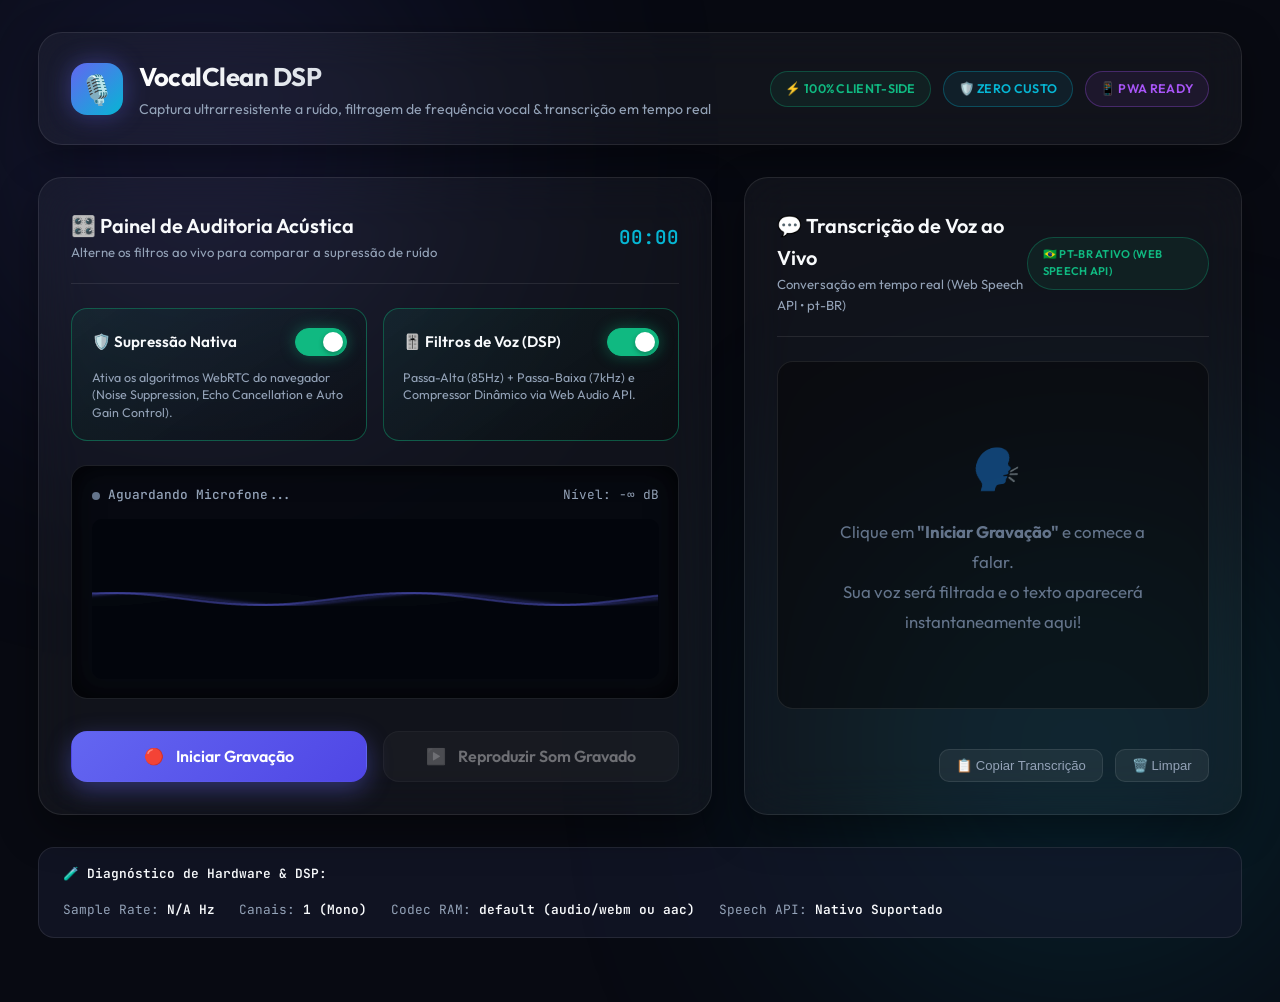
==== commit b5911c47: "fix: resolve trava de concorrência do microfone no Windows e adiciona alerta para modo file://" ====
--- a/index.html
+++ b/index.html
@@ -16,6 +16,27 @@
     <link rel="stylesheet" href="style.css">
 </head>
 <body>
+
+    <!-- BANNER DE ALERTA PARA MODO LOCAL FILE:// -->
+    <div id="fileProtocolWarning" style="display: none; background: linear-gradient(135deg, #ef4444, #b91c1c); color: white; padding: 1rem 1.5rem; border-radius: 16px; margin: 1rem auto; max-width: 1380px; width: 94%; font-family: 'Outfit', sans-serif; box-shadow: 0 4px 25px rgba(239, 68, 68, 0.5); line-height: 1.6; z-index: 9999; position: relative; border: 1px solid rgba(255,255,255,0.3);">
+        <div style="font-size: 1.1rem; font-weight: 700; margin-bottom: 0.4rem; display: flex; align-items: center; gap: 0.5rem;">
+            <span>⚠️ ATENÇÃO: ARQUIVO ABERTO DIRETO DA PASTA DO WINDOWS (<code>file://</code>)</span>
+        </div>
+        <div style="font-size: 0.95rem; opacity: 0.95;">
+            Por segurança e privacidade, navegadores como Google Chrome e Edge <b>bloqueiam Módulos ES6 (import/export) e a Transcrição de Voz (Web Speech API)</b> em arquivos abertos localmente sem um servidor HTTP.<br>
+            👉 <b>Como fazer funcionar agora mesmo no seu PC ou Celular:</b><br>
+            1. Acesse a versão ao vivo oficial que acabamos de publicar: <a href="https://wellingtonm01989-beep.github.io/treinador-de-pronuncia/" target="_blank" style="color: #67e8f9; text-decoration: underline; font-weight: bold;">https://wellingtonm01989-beep.github.io/treinador-de-pronuncia/</a><br>
+            2. Ou abra no seu PC usando o <b>Live Server</b> do VS Code (ou rodando <code>python -m http.server</code> no terminal da pasta).
+        </div>
+    </div>
+    <script>
+        if (window.location.protocol === 'file:') {
+            document.addEventListener('DOMContentLoaded', () => {
+                const warn = document.getElementById('fileProtocolWarning');
+                if (warn) warn.style.display = 'block';
+            });
+        }
+    </script>
 
     <div class="app-container">
         
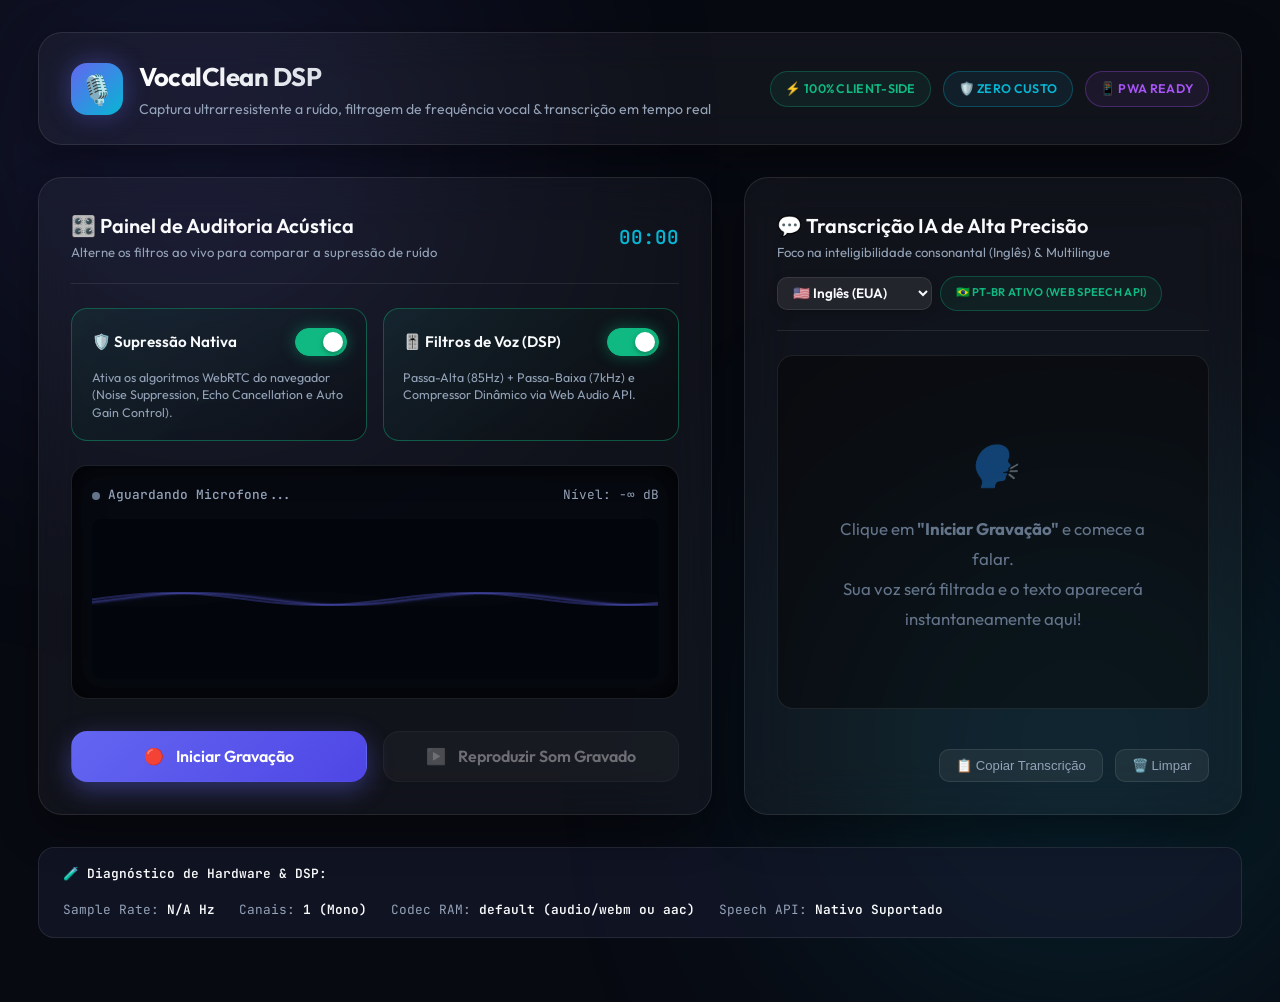
==== commit ee61e885: "feat: upgrade de inteligência na transcrição com foco em inglês (en-US), presença vocal DSP (+3.5dB@" ====
--- a/index.html
+++ b/index.html
@@ -135,12 +135,21 @@
 
             <!-- COLUNA DIREITA: TRANSCRIÇÃO EM TEMPO REAL (TIPO DUOLINGO) -->
             <section class="glass-card transcript-box">
-                <div class="card-header">
+                <div class="card-header" style="flex-wrap: wrap; gap: 0.8rem;">
                     <div>
-                        <h2>💬 Transcrição de Voz ao Vivo</h2>
-                        <p>Conversação em tempo real (Web Speech API • pt-BR)</p>
+                        <h2>💬 Transcrição IA de Alta Precisão</h2>
+                        <p>Foco na inteligibilidade consonantal (Inglês) & Multilingue</p>
                     </div>
-                    <span id="speechStatus" class="badge cyan" style="font-size: 0.7rem;">🇧🇷 Prontidão Nativa</span>
+                    <div style="display: flex; align-items: center; gap: 0.5rem;">
+                        <select id="langSelector" class="lang-selector" title="Selecione o Idioma do Treinador de Voz">
+                            <option value="en-US" selected>🇺🇸 Inglês (EUA)</option>
+                            <option value="en-GB">🇬🇧 Inglês (UK)</option>
+                            <option value="pt-BR">🇧🇷 Português (BR)</option>
+                            <option value="es-ES">🇪🇸 Espanhol</option>
+                            <option value="fr-FR">🇫🇷 Francês</option>
+                        </select>
+                        <span id="speechStatus" class="badge cyan" style="font-size: 0.7rem;">🇺🇸 en-US Ativo</span>
+                    </div>
                 </div>
 
                 <!-- 5. CAIXA DE TEXTO DE TRANSCRIÇÃO AO VIVO -->
--- a/style.css
+++ b/style.css
@@ -661,3 +661,72 @@
     color: var(--text-main);
     font-weight: 600;
 }
+
+/* Seletor Inteligente de Idioma */
+.lang-selector {
+    background: rgba(255, 255, 255, 0.08);
+    color: var(--text-main);
+    border: 1px solid var(--border-glass);
+    padding: 0.35rem 0.7rem;
+    border-radius: var(--radius-sm);
+    font-family: var(--font-sans);
+    font-size: 0.85rem;
+    font-weight: 600;
+    cursor: pointer;
+    outline: none;
+    transition: var(--transition);
+    box-shadow: 0 2px 10px rgba(0,0,0,0.2);
+}
+
+.lang-selector:hover, .lang-selector:focus {
+    background: rgba(255, 255, 255, 0.15);
+    border-color: var(--secondary);
+}
+
+.lang-selector option {
+    background: #0f172a;
+    color: #fff;
+    padding: 0.5rem;
+}
+
+/* Indicadores de Inteligência e Precisão de Transcrição */
+.transcript-confidence {
+    display: inline-flex;
+    align-items: center;
+    gap: 0.3rem;
+    font-size: 0.72rem;
+    font-weight: 700;
+    padding: 0.15rem 0.5rem;
+    border-radius: 99px;
+    background: rgba(16, 185, 129, 0.15);
+    color: #34d399;
+    border: 1px solid rgba(16, 185, 129, 0.3);
+    margin-left: 0.6rem;
+    vertical-align: middle;
+}
+
+.transcript-confidence.medium {
+    background: rgba(245, 158, 11, 0.15);
+    color: #fbbf24;
+    border-color: rgba(245, 158, 11, 0.3);
+}
+
+.transcript-alts {
+    font-size: 0.78rem;
+    color: var(--text-muted);
+    margin-top: 0.4rem;
+    padding-top: 0.4rem;
+    border-top: 1px solid rgba(255,255,255,0.06);
+    display: flex;
+    flex-wrap: wrap;
+    gap: 0.4rem;
+    align-items: center;
+}
+
+.alt-chip {
+    background: rgba(255,255,255,0.05);
+    padding: 0.15rem 0.5rem;
+    border-radius: 4px;
+    color: var(--text-dim);
+    font-style: italic;
+}
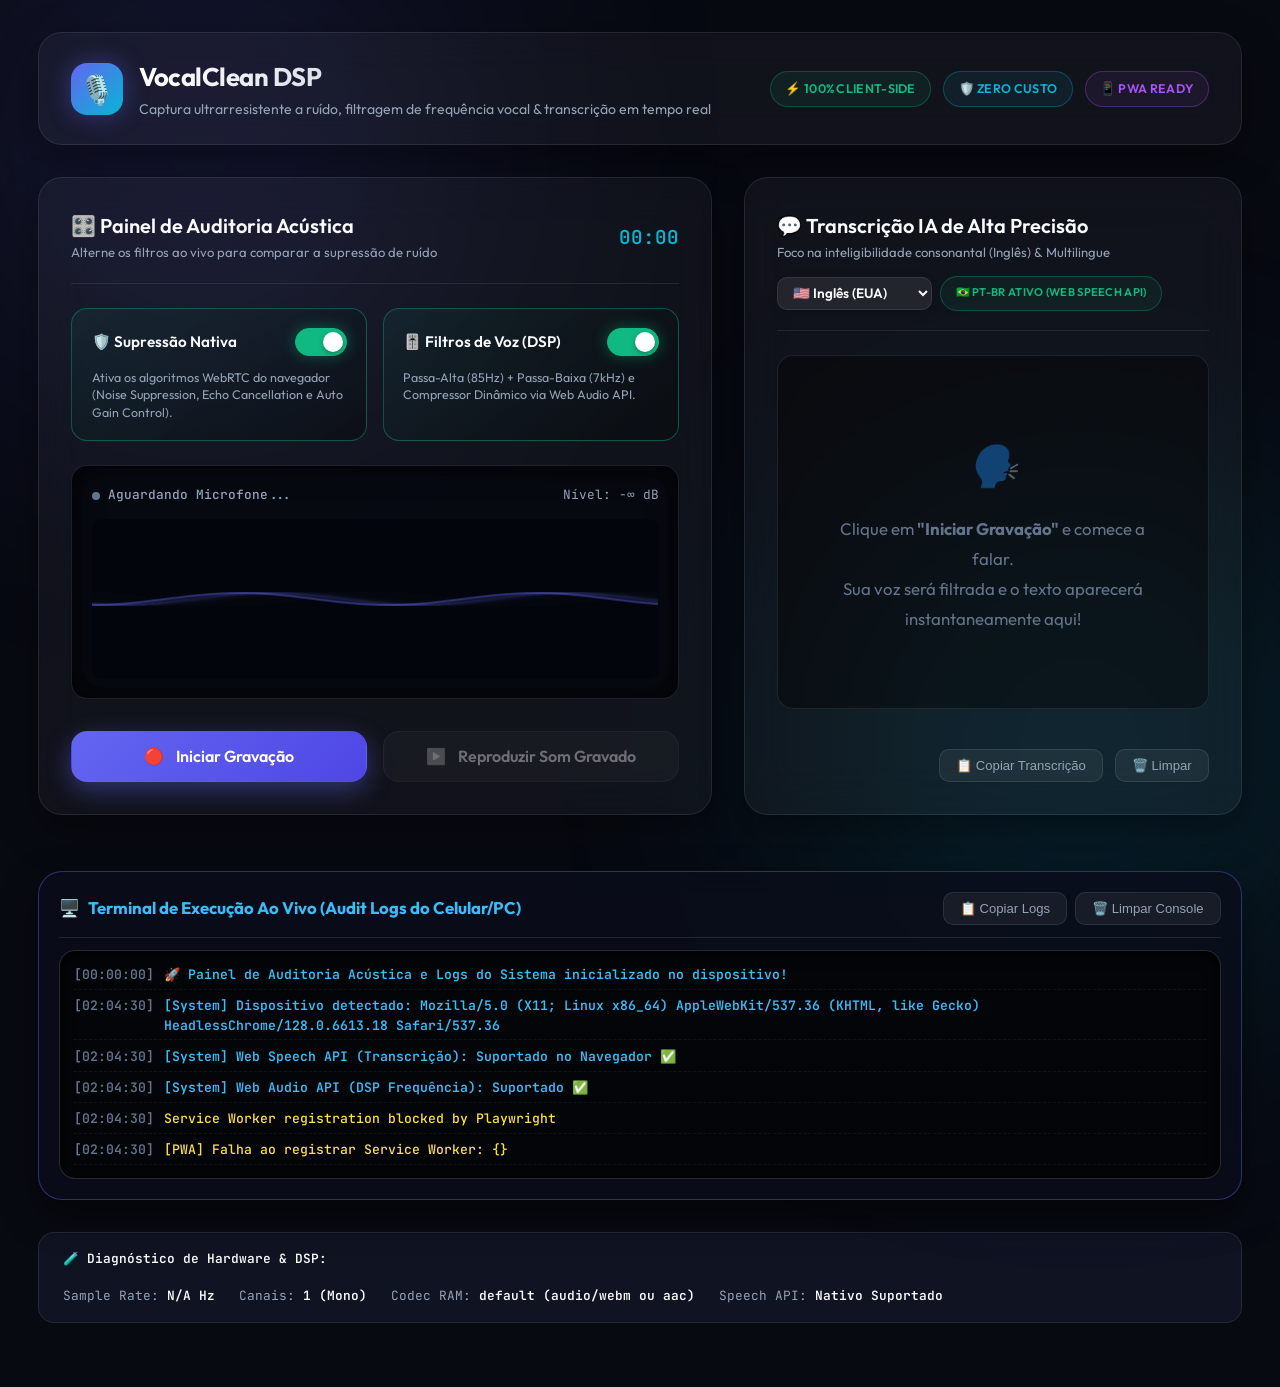
==== commit cfb450aa: "feat(ui): adicionar terminal de execução ao vivo na tela (audit log) para monitorar logs em tempo re" ====
--- a/index.html
+++ b/index.html
@@ -165,6 +165,25 @@
                     <button id="btnClear" class="btn-xs" title="Limpar histórico da caixa de texto">🗑️ Limpar</button>
                 </div>
             </section>
+
+            <!-- CONSOLE DE EXECUÇÃO EM TEMPO REAL (AUDIT LOG PARA CELULAR & PC) -->
+            <section class="live-console-section" id="liveConsoleSection">
+                <div class="live-console-header">
+                    <div class="live-console-title">
+                        <span>🖥️</span> <span>Terminal de Execução Ao Vivo (Audit Logs do Celular/PC)</span>
+                    </div>
+                    <div class="live-console-actions">
+                        <button id="btnCopyLogs" class="btn-xs" title="Copiar todos os logs da tela">📋 Copiar Logs</button>
+                        <button id="btnClearLogs" class="btn-xs" title="Limpar painel de terminal">🗑️ Limpar Console</button>
+                    </div>
+                </div>
+                <div id="liveLogBox" class="live-console-box">
+                    <div class="log-entry">
+                        <span class="log-time">[00:00:00]</span>
+                        <span class="log-text log-sys">🚀 Painel de Auditoria Acústica e Logs do Sistema inicializado no dispositivo!</span>
+                    </div>
+                </div>
+            </section>
         </main>
 
         <!-- RODAPÉ DE DIAGNÓSTICO EM TEMPO REAL -->
--- a/style.css
+++ b/style.css
@@ -730,3 +730,85 @@
     color: var(--text-dim);
     font-style: italic;
 }
+
+/* ==========================================================================
+   CONSOLE DE AUDITORIA E DIAGNÓSTICO AO VIVO (LOG TERMINAL NA TELA)
+   ========================================================================== */
+.live-console-section {
+    grid-column: 1 / -1;
+    margin-top: 1.5rem;
+    background: rgba(10, 14, 26, 0.85);
+    backdrop-filter: blur(16px);
+    border: 1px solid rgba(99, 102, 241, 0.4);
+    border-radius: var(--radius-lg);
+    padding: 1.25rem;
+    box-shadow: 0 15px 35px rgba(0,0,0,0.5);
+    display: flex;
+    flex-direction: column;
+    gap: 0.8rem;
+}
+
+.live-console-header {
+    display: flex;
+    justify-content: space-between;
+    align-items: center;
+    flex-wrap: wrap;
+    gap: 0.5rem;
+    border-bottom: 1px solid rgba(255, 255, 255, 0.1);
+    padding-bottom: 0.75rem;
+}
+
+.live-console-title {
+    display: flex;
+    align-items: center;
+    gap: 0.5rem;
+    font-size: 1.05rem;
+    font-weight: 700;
+    color: #38bdf8;
+}
+
+.live-console-actions {
+    display: flex;
+    gap: 0.5rem;
+}
+
+.live-console-box {
+    background: #030509;
+    border: 1px solid rgba(255, 255, 255, 0.15);
+    border-radius: var(--radius-md);
+    padding: 0.85rem;
+    max-height: 250px;
+    overflow-y: auto;
+    font-family: var(--font-mono);
+    font-size: 0.82rem;
+    line-height: 1.5;
+    display: flex;
+    flex-direction: column;
+    gap: 0.4rem;
+    box-shadow: inset 0 4px 15px rgba(0,0,0,0.9);
+}
+
+.log-entry {
+    word-break: break-word;
+    border-bottom: 1px dashed rgba(255, 255, 255, 0.05);
+    padding-bottom: 0.25rem;
+    display: flex;
+    gap: 0.6rem;
+}
+
+.log-time {
+    color: #64748b;
+    font-weight: 600;
+    flex-shrink: 0;
+}
+
+.log-text {
+    flex-grow: 1;
+}
+
+.log-info { color: #cbd5e1; }
+.log-warn { color: #fde047; font-weight: 500; }
+.log-error { color: #f87171; font-weight: bold; background: rgba(239, 68, 68, 0.15); padding: 0.1rem 0.4rem; border-radius: 4px; }
+.log-success { color: #34d399; font-weight: 600; }
+.log-sys { color: #38bdf8; font-weight: 600; }
+
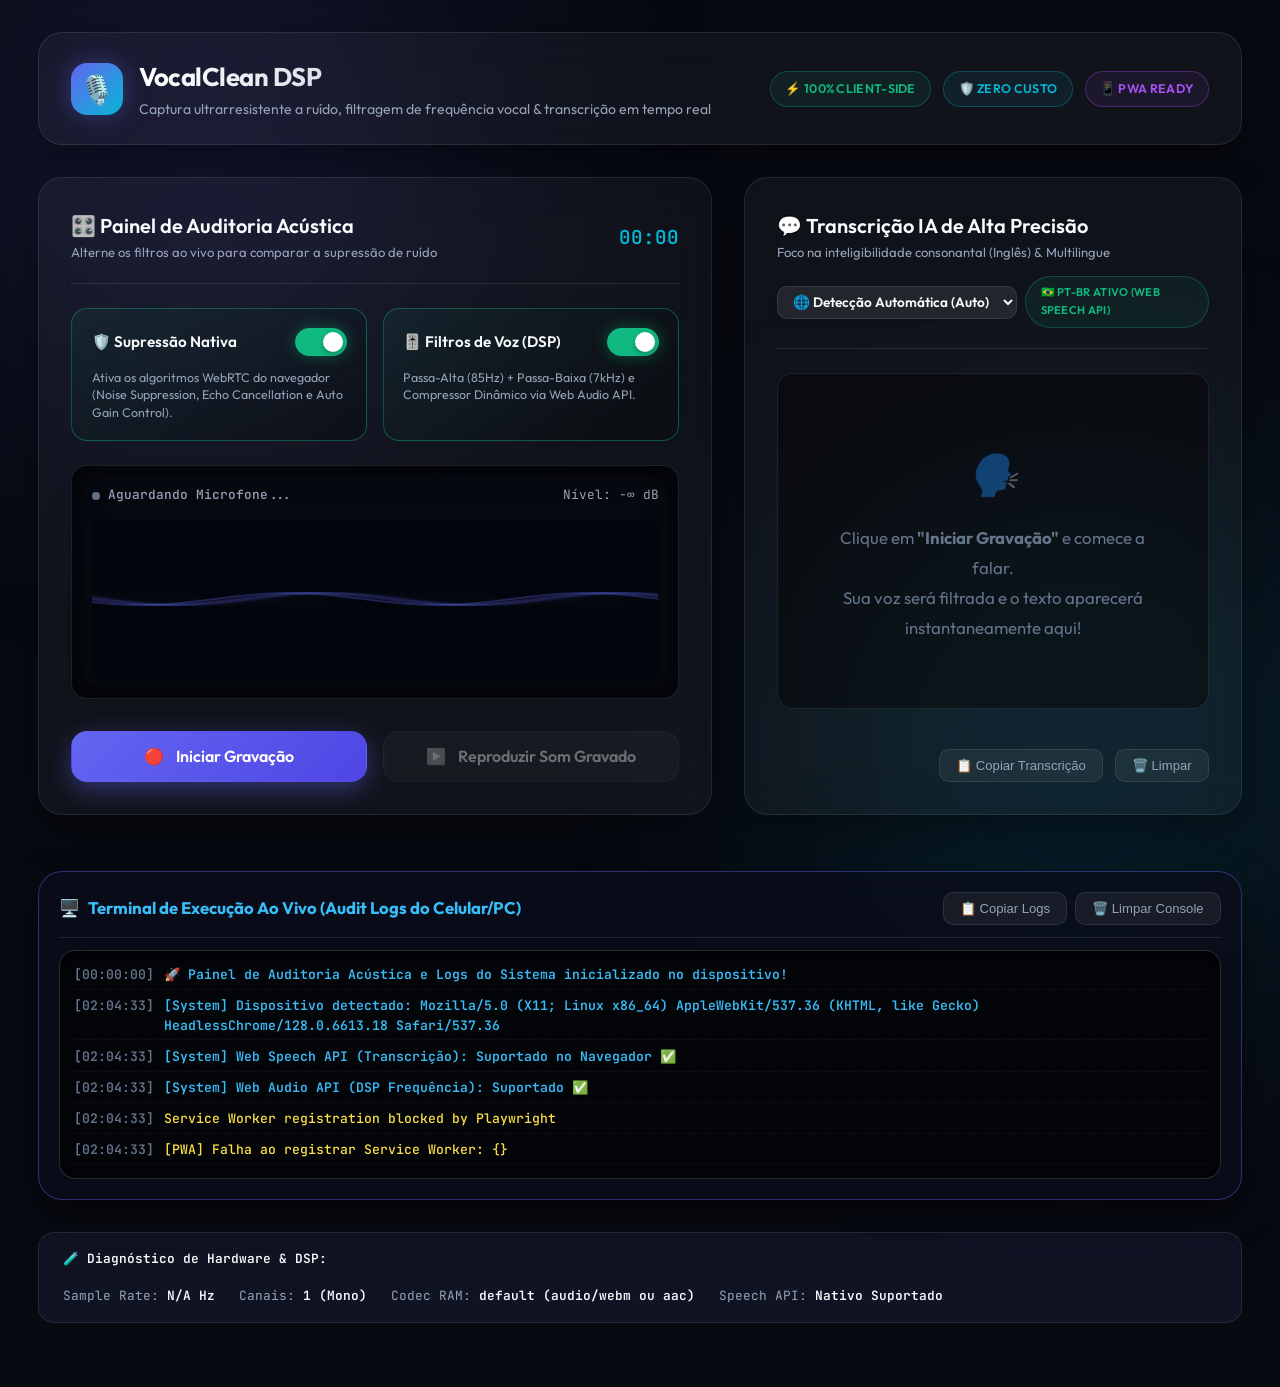
==== commit 7ae23ef0: "feat(ai): adicionar detecção automatica de idioma (Auto-Detect) com selo dinâmico no card final" ====
--- a/index.html
+++ b/index.html
@@ -142,13 +142,14 @@
                     </div>
                     <div style="display: flex; align-items: center; gap: 0.5rem;">
                         <select id="langSelector" class="lang-selector" title="Selecione o Idioma do Treinador de Voz">
-                            <option value="en-US" selected>🇺🇸 Inglês (EUA)</option>
+                            <option value="auto" selected>🌐 Detecção Automática (Auto)</option>
+                            <option value="en-US">🇺🇸 Inglês (EUA)</option>
                             <option value="en-GB">🇬🇧 Inglês (UK)</option>
                             <option value="pt-BR">🇧🇷 Português (BR)</option>
                             <option value="es-ES">🇪🇸 Espanhol</option>
                             <option value="fr-FR">🇫🇷 Francês</option>
                         </select>
-                        <span id="speechStatus" class="badge cyan" style="font-size: 0.7rem;">🇺🇸 en-US Ativo</span>
+                        <span id="speechStatus" class="badge cyan" style="font-size: 0.7rem;">🌐 Auto-Detectar</span>
                     </div>
                 </div>
 
